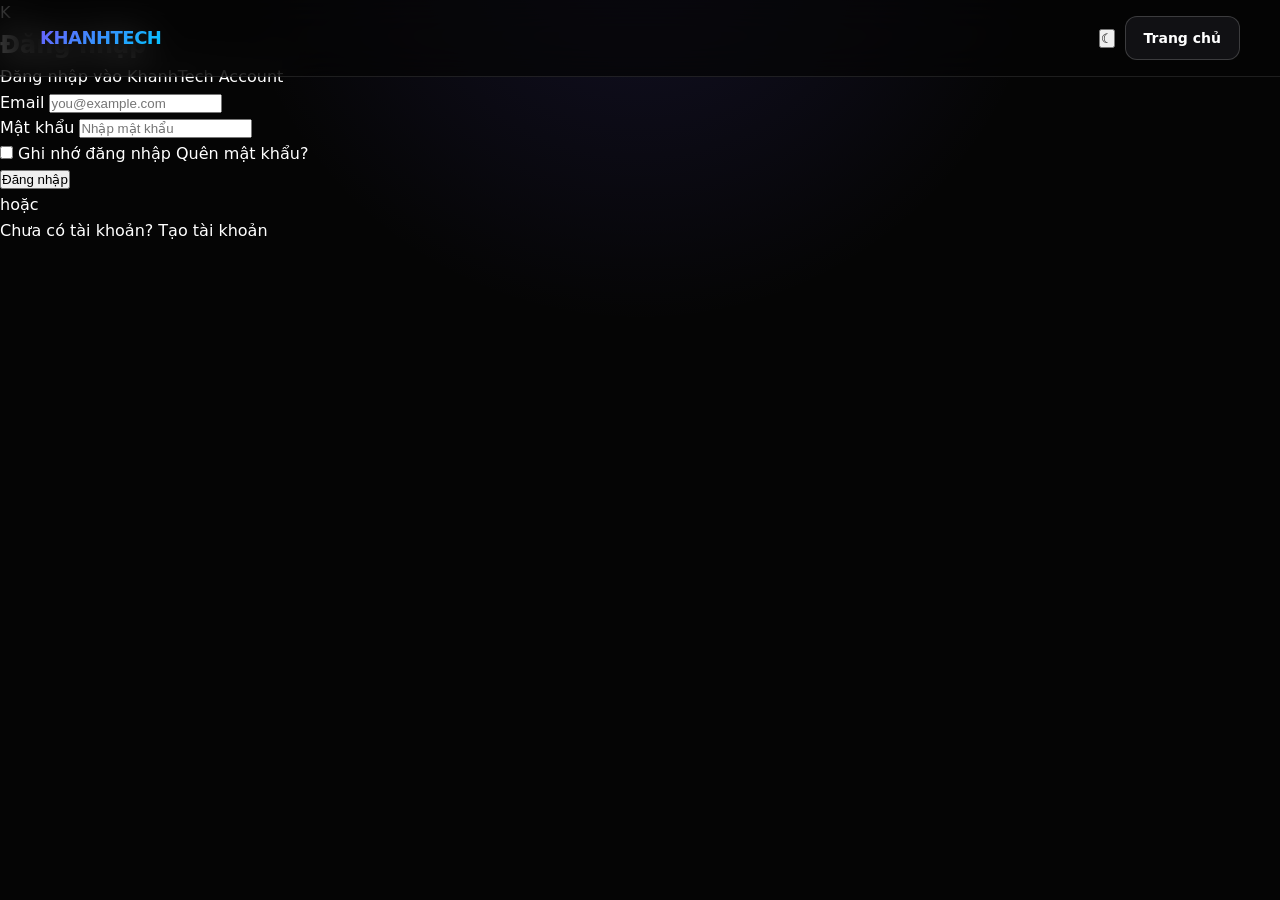
==== account/login.html @ 9a0e338b "Create login.html" ====
<!DOCTYPE html>
<html lang="vi">
<head>
    <meta charset="UTF-8">
    <meta name="viewport" content="width=device-width, initial-scale=1.0">

    <title>Đăng nhập | KhanhTech</title>

    <link rel="stylesheet" href="../style.css">
    <link rel="stylesheet" href="account.css">
</head>

<body>

    <header class="navbar">
        <div class="nav-container">

            <a href="../index.html" class="logo">
                KHANHTECH
            </a>

            <div class="nav-actions">
                <a href="../index.html" class="btn btn-secondary">
                    Trang chủ
                </a>
            </div>

        </div>
    </header>


    <main class="account-page">

        <section class="account-card">

            <div class="account-logo">
                K
            </div>

            <h1>
                Đăng nhập
            </h1>

            <p class="account-subtitle">
                Đăng nhập vào KhanhTech Account
            </p>


            <form id="loginForm">

                <div class="form-group">

                    <label for="email">
                        Email
                    </label>

                    <input
                        id="email"
                        type="email"
                        placeholder="you@example.com"
                        required
                        autocomplete="email"
                    >

                </div>


                <div class="form-group">

                    <label for="password">
                        Mật khẩu
                    </label>

                    <input
                        id="password"
                        type="password"
                        placeholder="Nhập mật khẩu"
                        required
                        autocomplete="current-password"
                    >

                </div>


                <div class="form-options">

                    <label class="remember">

                        <input
                            type="checkbox"
                            id="remember"
                        >

                        <span>
                            Ghi nhớ đăng nhập
                        </span>

                    </label>

                    <a href="#">
                        Quên mật khẩu?
                    </a>

                </div>


                <button
                    type="submit"
                    class="account-submit"
                >
                    Đăng nhập
                </button>

            </form>


            <div
                id="loginMessage"
                class="account-message"
            ></div>


            <div class="account-divider">
                <span>hoặc</span>
            </div>


            <div class="account-register">

                Chưa có tài khoản?

                <a href="register.html">
                    Tạo tài khoản
                </a>

            </div>

        </section>

    </main>


    <script src="../script.js"></script>
    <script src="account.js"></script>

</body>
</html>
---- style.css ----
/* =========================================================
   KHANHTECH
   Modern Dark / Light UI
   ========================================================= */

:root {
    --bg: #050505;
    --bg-secondary: #0b0b0d;
    --surface: #111114;
    --surface-hover: #18181c;

    --text: #ffffff;
    --text-secondary: #a1a1aa;
    --text-muted: #71717a;

    --border: rgba(255, 255, 255, 0.10);
    --border-strong: rgba(255, 255, 255, 0.18);

    --accent: #6d5dfc;
    --accent-2: #00c6ff;

    --gradient:
        linear-gradient(
            135deg,
            #6d5dfc 0%,
            #00c6ff 100%
        );

    --shadow:
        0 20px 60px rgba(0, 0, 0, 0.35);

    --radius-sm: 10px;
    --radius-md: 16px;
    --radius-lg: 24px;

    --container: 1200px;

    --transition:
        0.25s ease;
}


/* =========================================================
   LIGHT MODE
   ========================================================= */

body.light {
    --bg: #f7f7f8;
    --bg-secondary: #ffffff;
    --surface: #ffffff;
    --surface-hover: #f1f1f3;

    --text: #111113;
    --text-secondary: #52525b;
    --text-muted: #71717a;

    --border: rgba(0, 0, 0, 0.08);
    --border-strong: rgba(0, 0, 0, 0.15);

    --shadow:
        0 20px 60px rgba(0, 0, 0, 0.10);
}


/* =========================================================
   RESET
   ========================================================= */

* {
    margin: 0;
    padding: 0;
    box-sizing: border-box;
}

html {
    scroll-behavior: smooth;
}

body {
    font-family:
        Inter,
        ui-sans-serif,
        system-ui,
        -apple-system,
        BlinkMacSystemFont,
        "Segoe UI",
        sans-serif;

    background:
        radial-gradient(
            circle at 50% -10%,
            rgba(109, 93, 252, 0.14),
            transparent 35%
        ),
        var(--bg);

    color: var(--text);

    line-height: 1.6;

    min-height: 100vh;

    transition:
        background var(--transition),
        color var(--transition);
}

a {
    color: inherit;
    text-decoration: none;
}

button,
a {
    -webkit-tap-highlight-color: transparent;
}

img {
    max-width: 100%;
    display: block;
}

::selection {
    background: var(--accent);
    color: white;
}


/* =========================================================
   SCROLLBAR
   ========================================================= */

::-webkit-scrollbar {
    width: 9px;
}

::-webkit-scrollbar-track {
    background: var(--bg);
}

::-webkit-scrollbar-thumb {
    background: #303038;
    border-radius: 999px;
}

::-webkit-scrollbar-thumb:hover {
    background: var(--accent);
}


/* =========================================================
   CONTAINER
   ========================================================= */

.nav-container,
.section,
.footer-container,
.footer-bottom {
    width: min(
        calc(100% - 40px),
        var(--container)
    );

    margin-inline: auto;
}


/* =========================================================
   NAVBAR
   ========================================================= */

.navbar {
    position: fixed;

    top: 0;
    left: 0;

    width: 100%;

    z-index: 1000;

    background:
        rgba(5, 5, 5, 0.70);

    backdrop-filter:
        blur(18px);

    -webkit-backdrop-filter:
        blur(18px);

    border-bottom:
        1px solid var(--border);
}

body.light .navbar {
    background:
        rgba(255, 255, 255, 0.78);
}

.nav-container {
    height: 76px;

    display: flex;

    align-items: center;

    justify-content: space-between;

    gap: 30px;
}

.logo {
    font-size: 18px;

    font-weight: 800;

    letter-spacing: -0.5px;

    background:
        var(--gradient);

    -webkit-background-clip: text;
    background-clip: text;

    color: transparent;
}

.nav-menu {
    display: flex;

    align-items: center;

    gap: 28px;

    margin-left: auto;
}

.nav-menu a {
    font-size: 14px;

    color: var(--text-secondary);

    transition:
        color var(--transition);
}

.nav-menu a:hover {
    color: var(--text);
}

.nav-actions {
    display: flex;

    align-items: center;

    gap: 10px;
}


/* =========================================================
   BUTTONS
   ========================================================= */

.btn {
    display: inline-flex;

    align-items: center;
    justify-content: center;

    min-height: 44px;

    padding:
        0 18px;

    border-radius:
        12px;

    font-size: 14px;

    font-weight: 600;

    border:
        1px solid transparent;

    cursor: pointer;

    transition:
        transform var(--transition),
        background var(--transition),
        border var(--transition),
        box-shadow var(--transition);
}

.btn:hover {
    transform:
        translateY(-2px);
}

.btn-primary {
    color: white;

    background:
        var(--gradient);

    box-shadow:
        0 10px 30px
        rgba(109, 93, 252, 0.20);
}

.btn-primary:hover {
    box-shadow:
        0 15px 40px
        rgba(109, 93, 252, 0.35);
}

.btn-secondary {
    background:
        var(--surface);

    border:
        1px solid var(--border-strong);

    color:
        var(--text);
}

.btn-secondary:hover {
    background:
        var(--surface-hover);

    border-color:
        rgba(109, 93, 252, 0.4);
}


/* =========================================================
   HERO
   ========================================================= */

.hero {
    width: min(
        calc(100% - 40px),
        var(--container)
    );

    margin:
        0 auto;

    min-height:
        850px;

    padding-top:
        150px;

    padding-bottom:
        100px;

    display:
        grid;

    grid-template-columns:
        1fr 1fr;

    align-items:
        center;

    gap:
        70px;
}

.hero-content {
    animation:
        heroEnter 0.8s ease both;
}

.hero-badge {
    display:
        inline-flex;

    padding:
        7px 12px;

    border-radius:
        999px;

    font-size:
        11px;

    font-weight:
        700;

    letter-spacing:
        1.5px;

    color:
        #ffffff;

    background:
        rgba(109, 93, 252, 0.12);

    border:
        1px solid
        rgba(109, 93, 252, 0.25);

    margin-bottom:
        22px;
}

.hero h1 {
    font-size:
        clamp(52px, 7vw, 92px);

    line-height:
        0.98;

    letter-spacing:
        -5px;

    max-width:
        800px;
}

.hero h1 span {
    display:
        block;

    background:
        var(--gradient);

    -webkit-background-clip:
        text;

    background-clip:
        text;

    color:
        transparent;
}

.hero p {
    margin-top:
        28px;

    max-width:
        570px;

    color:
        var(--text-secondary);

    font-size:
        18px;
}

.hero-buttons {
    display:
        flex;

    gap:
        12px;

    margin-top:
        34px;

    flex-wrap:
        wrap;
}


/* =========================================================
   HERO PREVIEW
   ========================================================= */

.hero-preview {
    position:
        relative;

    animation:
        previewEnter 1s ease 0.15s both;
}

.os-window {
    position:
        relative;

    width:
        100%;

    min-height:
        430px;

    border-radius:
        22px;

    overflow:
        hidden;

    background:
        linear-gradient(
            145deg,
            #17171c,
            #08080a
        );

    border:
        1px solid
        rgba(255,255,255,0.13);

    box-shadow:
        0 40px 100px
        rgba(0,0,0,0.45);

    transform:
        perspective(1200px)
        rotateY(-4deg)
        rotateX(2deg);

    transition:
        transform 0.5s ease;
}

.os-window:hover {
    transform:
        perspective(1200px)
        rotateY(0)
        rotateX(0)
        translateY(-6px);
}

.window-top {
    height:
        42px;

    display:
        flex;

    align-items:
        center;

    gap:
        7px;

    padding:
        0 16px;

    border-bottom:
        1px solid
        rgba(255,255,255,0.08);
}

.window-top span {
    width:
        10px;

    height:
        10px;

    border-radius:
        50%;

    background:
        #555;
}

.window-content {
    display:
        flex;

    height:
        388px;
}

.fake-sidebar {
    width:
        80px;

    background:
        rgba(255,255,255,0.03);

    border-right:
        1px solid
        rgba(255,255,255,0.06);
}

.fake-desktop {
    flex:
        1;

    padding:
        30px;

    display:
        grid;

    grid-template-columns:
        repeat(2, 1fr);

    gap:
        20px;

    align-content:
        center;
}

.fake-card {
    height:
        120px;

    border-radius:
        16px;

    background:
        linear-gradient(
            135deg,
            rgba(109,93,252,0.22),
            rgba(0,198,255,0.08)
        );

    border:
        1px solid
        rgba(255,255,255,0.08);
}


/* =========================================================
   SECTION
   ========================================================= */

.section {
    padding:
        120px 0;
}

.section-header {
    max-width:
        720px;

    margin-bottom:
        55px;
}

.section-label {
    display:
        block;

    color:
        #8b7fff;

    font-size:
        12px;

    font-weight:
        800;

    letter-spacing:
        2px;

    margin-bottom:
        14px;
}

.section-header h2 {
    font-size:
        clamp(36px, 5vw, 60px);

    line-height:
        1.05;

    letter-spacing:
        -3px;
}

.section-header h2 span {
    background:
        var(--gradient);

    -webkit-background-clip:
        text;

    background-clip:
        text;

    color:
        transparent;
}

.section-header p {
    color:
        var(--text-secondary);

    margin-top:
        18px;

    font-size:
        17px;
}


/* =========================================================
   PRODUCTS
   ========================================================= */

.product-grid {
    display:
        grid;

    grid-template-columns:
        repeat(4, 1fr);

    gap:
        18px;
}

.product-card {
    padding:
        28px;

    min-height:
        280px;

    background:
        linear-gradient(
            145deg,
            var(--surface),
            var(--bg-secondary)
        );

    border:
        1px solid
        var(--border);

    border-radius:
        var(--radius-lg);

    transition:
        transform 0.3s ease,
        border-color 0.3s ease,
        background 0.3s ease;

    position:
        relative;

    overflow:
        hidden;
}

.product-card::before {
    content:
        "";

    position:
        absolute;

    width:
        180px;

    height:
        180px;

    top:
        -100px;

    right:
        -100px;

    background:
        rgba(109,93,252,0.15);

    filter:
        blur(50px);

    border-radius:
        50%;
}

.product-card:hover {
    transform:
        translateY(-7px);

    border-color:
        rgba(109,93,252,0.45);

    background:
        var(--surface-hover);
}

.product-icon {
    width:
        46px;

    height:
        46px;

    display:
        flex;

    align-items:
        center;

    justify-content:
        center;

    border-radius:
        13px;

    background:
        var(--gradient);

    color:
        white;

    font-weight:
        800;

    font-size:
        13px;

    margin-bottom:
        28px;
}

.product-card h3 {
    font-size:
        22px;

    margin-bottom:
        10px;
}

.product-card p {
    color:
        var(--text-secondary);

    font-size:
        14px;

    margin-bottom:
        25px;
}

.product-card a {
    font-size:
        14px;

    font-weight:
        600;

    color:
        #9b91ff;
}


/* =========================================================
   KHANHOS
   ========================================================= */

.khanhos-section {
    max-width:
        var(--container);
}

.khanhos-preview {
    padding:
        20px;

    border-radius:
        28px;

    background:
        linear-gradient(
            145deg,
            rgba(109,93,252,0.15),
            rgba(0,198,255,0.05)
        );

    border:
        1px solid
        var(--border);
}

.os-placeholder {
    min-height:
        500px;

    border-radius:
        20px;

    display:
        flex;

    flex-direction:
        column;

    justify-content:
        center;

    align-items:
        center;

    background:
        linear-gradient(
            145deg,
            #17171d,
            #070709
        );

    border:
        1px solid
        rgba(255,255,255,0.08);

    box-shadow:
        var(--shadow);
}

.placeholder-title {
    font-size:
        clamp(50px, 8vw, 100px);

    font-weight:
        900;

    letter-spacing:
        -6px;

    background:
        var(--gradient);

    -webkit-background-clip:
        text;

    background-clip:
        text;

    color:
        transparent;
}

.placeholder-text {
    color:
        #777;

    margin-top:
        8px;
}

.center-button {
    display:
        flex;

    justify-content:
        center;

    margin-top:
        35px;
}


/* =========================================================
   FEATURES
   ========================================================= */

.features-grid {
    display:
        grid;

    grid-template-columns:
        repeat(4, 1fr);

    gap:
        18px;
}

.feature {
    padding:
        30px;

    border-top:
        1px solid
        var(--border);
}

.feature-icon {
    font-size:
        30px;

    margin-bottom:
        22px;
}

.feature h3 {
    font-size:
        19px;

    margin-bottom:
        9px;
}

.feature p {
    color:
        var(--text-secondary);

    font-size:
        14px;
}


/* =========================================================
   ROADMAP
   ========================================================= */

.roadmap {
    position:
        relative;

    display:
        grid;

    grid-template-columns:
        repeat(4, 1fr);

    gap:
        25px;
}

.roadmap::before {
    content:
        "";

    position:
        absolute;

    left:
        0;

    right:
        0;

    top:
        17px;

    height:
        1px;

    background:
        var(--border);

    z-index:
        0;
}

.roadmap-item {
    position:
        relative;

    z-index:
        1;

    padding-top:
        45px;
}

.roadmap-item::before {
    content:
        "";

    position:
        absolute;

    top:
        10px;

    left:
        0;

    width:
        15px;

    height:
        15px;

    border-radius:
        50%;

    background:
        var(--bg);

    border:
        2px solid
        #555;
}

.roadmap-item.active::before {
    background:
        var(--accent);

    border-color:
        var(--accent);

    box-shadow:
        0 0 20px
        rgba(109,93,252,0.6);
}

.roadmap-year {
    font-size:
        12px;

    color:
        #8b7fff;

    font-weight:
        800;
}

.roadmap-item h3 {
    margin-top:
        8px;

    font-size:
        18px;
}

.roadmap-item p {
    margin-top:
        8px;

    color:
        var(--text-secondary);

    font-size:
        14px;
}


/* =========================================================
   DEVELOPER SECTION
   ========================================================= */

.developer-section {
    border:
        1px solid
        var(--border);

    border-radius:
        var(--radius-lg);

    padding:
        80px;

    background:
        radial-gradient(
            circle at 80% 20%,
            rgba(109,93,252,0.18),
            transparent 35%
        ),
        var(--surface);
}

.developer-content {
    max-width:
        650px;
}

.developer-content h2 {
    font-size:
        clamp(36px, 5vw, 60px);

    line-height:
        1;

    letter-spacing:
        -3px;
}

.developer-content p {
    color:
        var(--text-secondary);

    margin:
        20px 0 30px;
}


/* =========================================================
   SUPPORT
   ========================================================= */

.support-section {
    text-align:
        center;
}

.support-section .section-header {
    margin-inline:
        auto;
}


/* =========================================================
   CTA
   ========================================================= */

.cta {
    width:
        min(
            calc(100% - 40px),
            var(--container)
        );

    margin:
        50px auto 120px;

    padding:
        100px 30px;

    text-align:
        center;

    border-radius:
        30px;

    background:
        radial-gradient(
            circle at 50% 0%,
            rgba(109,93,252,0.30),
            transparent 55%
        ),
        var(--surface);

    border:
        1px solid
        var(--border);
}

.cta h2 {
    font-size:
        clamp(40px, 6vw, 70px);

    letter-spacing:
        -4px;
}

.cta p {
    color:
        var(--text-secondary);

    margin:
        15px 0 30px;
}


/* =========================================================
   FOOTER
   ========================================================= */

.footer {
    border-top:
        1px solid
        var(--border);

    background:
        var(--bg-secondary);

    padding-top:
        70px;
}

.footer-container {
    display:
        grid;

    grid-template-columns:
        2fr 1fr 1fr 1fr;

    gap:
        50px;

    padding-bottom:
        60px;
}

.footer-brand p {
    color:
        var(--text-muted);

    font-size:
        13px;

    margin-top:
        10px;
}

.footer-column {
    display:
        flex;

    flex-direction:
        column;

    gap:
        10px;
}

.footer-column h4 {
    font-size:
        13px;

    margin-bottom:
        8px;
}

.footer-column a {
    color:
        var(--text-muted);

    font-size:
        13px;

    transition:
        color var(--transition);
}

.footer-column a:hover {
    color:
        var(--text);
}

.footer-bottom {
    padding:
        20px 0;

    border-top:
        1px solid
        var(--border);

    display:
        flex;

    justify-content:
        space-between;

    gap:
        20px;

    color:
        var(--text-muted);

    font-size:
        12px;
}

.footer-bottom div {
    display:
        flex;

    gap:
        20px;
}


/* =========================================================
   ANIMATIONS
   ========================================================= */

@keyframes heroEnter {

    from {
        opacity:
            0;

        transform:
            translateY(25px);
    }

    to {
        opacity:
            1;

        transform:
            translateY(0);
    }
}

@keyframes previewEnter {

    from {
        opacity:
            0;

        transform:
            translateY(35px)
            scale(0.97);
    }

    to {
        opacity:
            1;

        transform:
            translateY(0)
            scale(1);
    }
}


/* =========================================================
   RESPONSIVE
   ========================================================= */

@media (max-width: 1000px) {

    .nav-menu {
        display:
            none;
    }

    .hero {
        grid-template-columns:
            1fr;

        padding-top:
            130px;

        text-align:
            center;
    }

    .hero-content {
        display:
            flex;

        flex-direction:
            column;

        align-items:
            center;
    }

    .hero p {
        margin-inline:
            auto;
    }

    .hero-preview {
        max-width:
            800px;

        width:
            100%;

        margin-inline:
            auto;
    }

    .product-grid {
        grid-template-columns:
            repeat(2, 1fr);
    }

    .features-grid {
        grid-template-columns:
            repeat(2, 1fr);
    }

    .roadmap {
        grid-template-columns:
            repeat(2, 1fr);

        gap:
            45px;
    }

    .roadmap::before {
        display:
            none;
    }

    .footer-container {
        grid-template-columns:
            repeat(2, 1fr);
    }
}


/* =========================================================
   MOBILE
   ========================================================= */

@media (max-width: 600px) {

    .nav-container {
        width:
            calc(100% - 24px);
    }

    .nav-actions .btn-secondary {
        display:
            none;
    }

    .hero {
        width:
            calc(100% - 24px);

        min-height:
            auto;

        padding-top:
            120px;

        padding-bottom:
            70px;
    }

    .hero h1 {
        font-size:
            48px;

        letter-spacing:
            -3px;
    }

    .hero p {
        font-size:
            16px;
    }

    .hero-buttons {
        width:
            100%;

        flex-direction:
            column;
    }

    .hero-buttons .btn {
        width:
            100%;
    }

    .os-window {
        min-height:
            300px;

        transform:
            none;
    }

    .window-content {
        height:
            260px;
    }

    .section {
        width:
            calc(100% - 24px);

        padding:
            80px 0;
    }

    .section-header h2 {
        font-size:
            40px;

        letter-spacing:
            -2px;
    }

    .product-grid {
        grid-template-columns:
            1fr;
    }

    .features-grid {
        grid-template-columns:
            1fr;
    }

    .roadmap {
        grid-template-columns:
            1fr;
    }

    .developer-section {
        padding:
            50px 25px;
    }

    .placeholder-title {
        font-size:
            55px;

        letter-spacing:
            -3px;
    }

    .os-placeholder {
        min-height:
            300px;
    }

    .cta {
        width:
            calc(100% - 24px);

        padding:
            70px 20px;

        margin-bottom:
            70px;
    }

    .cta h2 {
        font-size:
            42px;

        letter-spacing:
            -2px;
    }

    .footer-container {
        width:
            calc(100% - 24px);

        grid-template-columns:
            1fr 1fr;

        gap:
            40px 20px;
    }

    .footer-bottom {
        width:
            calc(100% - 24px);

        flex-direction:
            column;
    }
}


/* =========================================================
   REDUCED MOTION
   ========================================================= */

@media (prefers-reduced-motion: reduce) {

    html {
        scroll-behavior:
            auto;
    }

    *,
    *::before,
    *::after {
        animation-duration:
            0.01ms !important;

        animation-iteration-count:
            1 !important;

        transition-duration:
            0.01ms !important;
    }
}
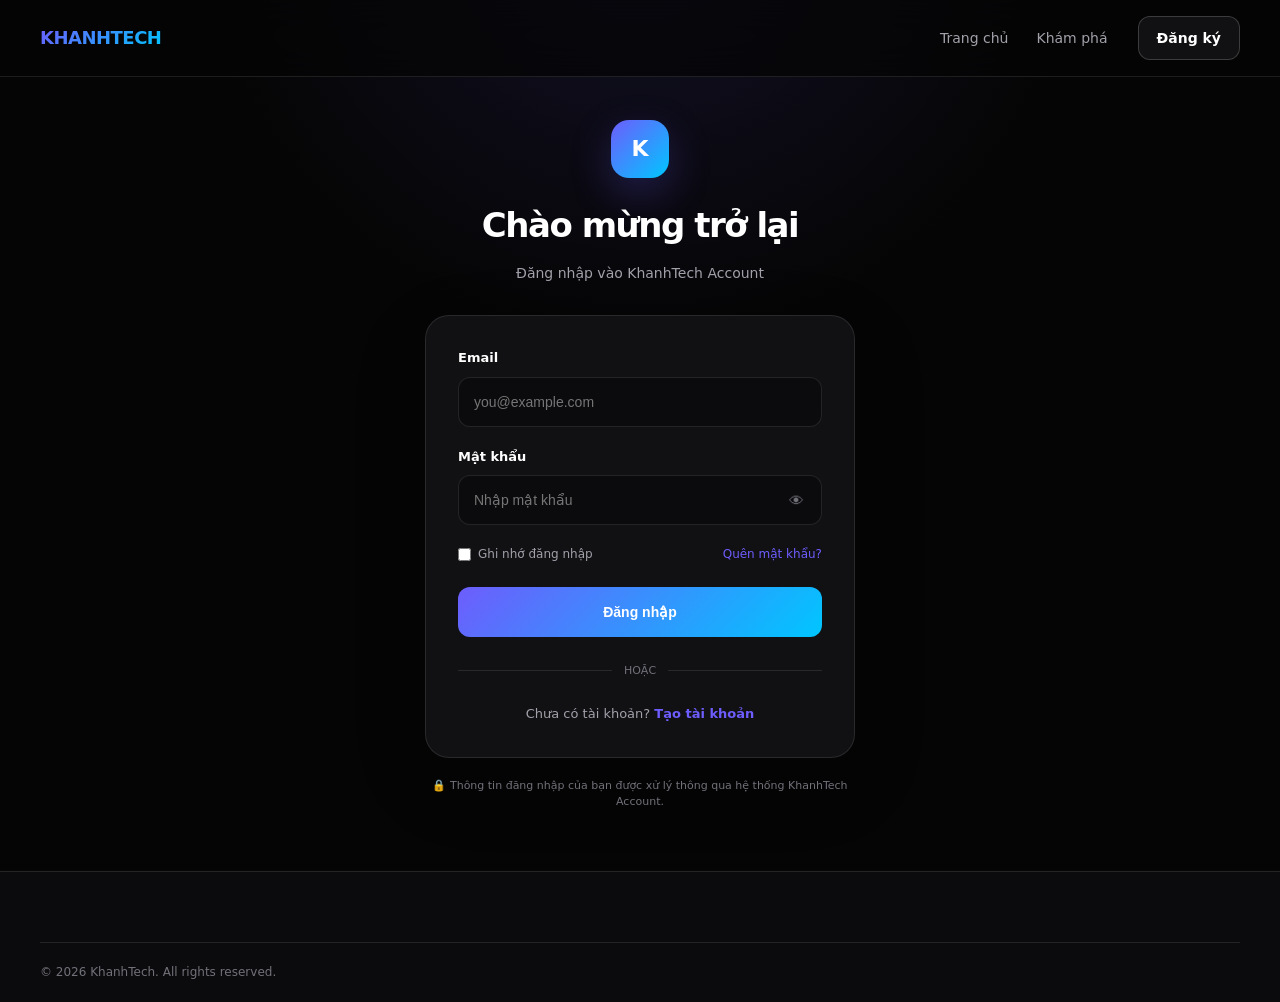
==== commit e52385e8: "Update login.html" ====
--- a/account/login.html
+++ b/account/login.html
@@ -6,142 +6,641 @@
 
     <title>Đăng nhập | KhanhTech</title>
 
+    <meta
+        name="description"
+        content="Đăng nhập KhanhTech Account"
+    >
+
     <link rel="stylesheet" href="../style.css">
-    <link rel="stylesheet" href="account.css">
+
+    <style>
+        * {
+            box-sizing: border-box;
+        }
+
+        body {
+            min-height: 100vh;
+            margin: 0;
+            display: flex;
+            flex-direction: column;
+        }
+
+        .login-page {
+            flex: 1;
+            display: flex;
+            align-items: center;
+            justify-content: center;
+            padding: 120px 20px 60px;
+        }
+
+        .login-container {
+            width: 100%;
+            max-width: 430px;
+        }
+
+        .login-header {
+            text-align: center;
+            margin-bottom: 30px;
+        }
+
+        .login-logo {
+            width: 58px;
+            height: 58px;
+            margin: 0 auto 20px;
+
+            display: flex;
+            align-items: center;
+            justify-content: center;
+
+            border-radius: 18px;
+
+            background: var(--gradient);
+            color: white;
+
+            font-size: 22px;
+            font-weight: 900;
+
+            box-shadow:
+                0 15px 40px
+                rgba(109, 93, 252, 0.25);
+        }
+
+        .login-header h1 {
+            margin: 0 0 10px;
+            font-size: 34px;
+            letter-spacing: -1.5px;
+        }
+
+        .login-header p {
+            margin: 0;
+            color: var(--text-secondary);
+            font-size: 14px;
+        }
+
+        .login-card {
+            padding: 32px;
+
+            border:
+                1px solid
+                var(--border);
+
+            border-radius: 24px;
+
+            background:
+                var(--surface);
+
+            box-shadow:
+                0 25px 80px
+                rgba(0, 0, 0, 0.12);
+        }
+
+        .form-group {
+            margin-bottom: 20px;
+        }
+
+        .form-group label {
+            display: block;
+            margin-bottom: 8px;
+
+            color: var(--text);
+
+            font-size: 13px;
+            font-weight: 700;
+        }
+
+        .input-wrapper {
+            position: relative;
+        }
+
+        .form-input {
+            width: 100%;
+            height: 50px;
+
+            padding: 0 15px;
+
+            border:
+                1px solid
+                var(--border);
+
+            border-radius: 12px;
+
+            outline: none;
+
+            background:
+                var(--bg-secondary);
+
+            color:
+                var(--text);
+
+            font-size: 14px;
+
+            transition: 0.2s ease;
+        }
+
+        .form-input:focus {
+            border-color:
+                var(--accent);
+
+            box-shadow:
+                0 0 0 4px
+                rgba(109, 93, 252, 0.10);
+        }
+
+        .password-input {
+            padding-right: 55px;
+        }
+
+        .password-toggle {
+            position: absolute;
+
+            right: 10px;
+            top: 50%;
+
+            transform:
+                translateY(-50%);
+
+            border: none;
+            background: transparent;
+
+            color:
+                var(--text-muted);
+
+            cursor: pointer;
+
+            padding: 8px;
+
+            font-size: 15px;
+        }
+
+        .password-toggle:hover {
+            color:
+                var(--text);
+        }
+
+        .form-options {
+            display: flex;
+            align-items: center;
+            justify-content: space-between;
+
+            margin: 5px 0 22px;
+
+            font-size: 12px;
+        }
+
+        .remember {
+            display: flex;
+            align-items: center;
+            gap: 7px;
+
+            color:
+                var(--text-secondary);
+
+            cursor: pointer;
+        }
+
+        .remember input {
+            accent-color:
+                var(--accent);
+        }
+
+        .forgot {
+            color:
+                var(--accent);
+
+            text-decoration: none;
+        }
+
+        .forgot:hover {
+            text-decoration: underline;
+        }
+
+        .login-button {
+            width: 100%;
+            height: 50px;
+
+            border: none;
+            border-radius: 12px;
+
+            background:
+                var(--gradient);
+
+            color: white;
+
+            font-size: 14px;
+            font-weight: 800;
+
+            cursor: pointer;
+
+            transition:
+                transform 0.2s ease,
+                box-shadow 0.2s ease;
+        }
+
+        .login-button:hover {
+            transform:
+                translateY(-2px);
+
+            box-shadow:
+                0 12px 30px
+                rgba(109, 93, 252, 0.25);
+        }
+
+        .login-button:active {
+            transform:
+                translateY(0);
+        }
+
+        .login-message {
+            display: none;
+
+            margin-bottom: 18px;
+            padding: 12px 14px;
+
+            border-radius: 10px;
+
+            background:
+                rgba(109, 93, 252, 0.10);
+
+            color:
+                var(--text);
+
+            font-size: 13px;
+            line-height: 1.5;
+        }
+
+        .divider {
+            display: flex;
+            align-items: center;
+            gap: 12px;
+
+            margin: 25px 0;
+
+            color:
+                var(--text-muted);
+
+            font-size: 11px;
+        }
+
+        .divider::before,
+        .divider::after {
+            content: "";
+
+            flex: 1;
+
+            height: 1px;
+
+            background:
+                var(--border);
+        }
+
+        .register-text {
+            text-align: center;
+
+            color:
+                var(--text-secondary);
+
+            font-size: 13px;
+        }
+
+        .register-text a {
+            color:
+                var(--accent);
+
+            font-weight: 700;
+            text-decoration: none;
+        }
+
+        .register-text a:hover {
+            text-decoration: underline;
+        }
+
+        .security-note {
+            margin-top: 20px;
+
+            text-align: center;
+
+            color:
+                var(--text-muted);
+
+            font-size: 11px;
+            line-height: 1.5;
+        }
+
+        @media (max-width: 500px) {
+            .login-card {
+                padding: 24px 20px;
+            }
+
+            .login-header h1 {
+                font-size: 29px;
+            }
+        }
+    </style>
 </head>
 
 <body>
+
+    <!-- NAVBAR -->
 
     <header class="navbar">
         <div class="nav-container">
 
-            <a href="../index.html" class="logo">
+            <a
+                href="../index.html"
+                class="logo"
+            >
                 KHANHTECH
             </a>
 
-            <div class="nav-actions">
-                <a href="../index.html" class="btn btn-secondary">
+            <nav class="nav-menu">
+
+                <a href="../index.html">
                     Trang chủ
                 </a>
+
+                <a href="../khanhos.html">
+                    Khám phá
+                </a>
+
+            </nav>
+
+            <div class="nav-actions">
+                <a
+                    href="register.html"
+                    class="btn btn-secondary"
+                >
+                    Đăng ký
+                </a>
             </div>
 
         </div>
     </header>
 
 
-    <main class="account-page">
-
-        <section class="account-card">
-
-            <div class="account-logo">
-                K
+    <!-- LOGIN -->
+
+    <main class="login-page">
+
+        <div class="login-container">
+
+            <div class="login-header">
+
+                <div class="login-logo">
+                    K
+                </div>
+
+                <h1>
+                    Chào mừng trở lại
+                </h1>
+
+                <p>
+                    Đăng nhập vào KhanhTech Account
+                </p>
+
             </div>
 
-            <h1>
-                Đăng nhập
-            </h1>
-
-            <p class="account-subtitle">
-                Đăng nhập vào KhanhTech Account
-            </p>
-
-
-            <form id="loginForm">
-
-                <div class="form-group">
-
-                    <label for="email">
-                        Email
-                    </label>
-
-                    <input
-                        id="email"
-                        type="email"
-                        placeholder="you@example.com"
-                        required
-                        autocomplete="email"
+
+            <div class="login-card">
+
+                <div
+                    id="loginMessage"
+                    class="login-message"
+                ></div>
+
+
+                <form id="loginForm">
+
+                    <!-- EMAIL -->
+
+                    <div class="form-group">
+
+                        <label for="email">
+                            Email
+                        </label>
+
+                        <input
+                            id="email"
+                            class="form-input"
+                            type="email"
+                            placeholder="you@example.com"
+                            autocomplete="email"
+                            required
+                        >
+
+                    </div>
+
+
+                    <!-- PASSWORD -->
+
+                    <div class="form-group">
+
+                        <label for="password">
+                            Mật khẩu
+                        </label>
+
+                        <div class="input-wrapper">
+
+                            <input
+                                id="password"
+                                class="form-input password-input"
+                                type="password"
+                                placeholder="Nhập mật khẩu"
+                                autocomplete="current-password"
+                                required
+                            >
+
+                            <button
+                                type="button"
+                                class="password-toggle"
+                                id="togglePassword"
+                                aria-label="Hiện mật khẩu"
+                            >
+                                👁
+                            </button>
+
+                        </div>
+
+                    </div>
+
+
+                    <!-- OPTIONS -->
+
+                    <div class="form-options">
+
+                        <label class="remember">
+
+                            <input
+                                type="checkbox"
+                                id="remember"
+                            >
+
+                            Ghi nhớ đăng nhập
+
+                        </label>
+
+
+                        <a
+                            href="#"
+                            class="forgot"
+                            id="forgotPassword"
+                        >
+                            Quên mật khẩu?
+                        </a>
+
+                    </div>
+
+
+                    <!-- BUTTON -->
+
+                    <button
+                        type="submit"
+                        class="login-button"
                     >
-
+                        Đăng nhập
+                    </button>
+
+                </form>
+
+
+                <div class="divider">
+                    HOẶC
                 </div>
 
 
-                <div class="form-group">
-
-                    <label for="password">
-                        Mật khẩu
-                    </label>
-
-                    <input
-                        id="password"
-                        type="password"
-                        placeholder="Nhập mật khẩu"
-                        required
-                        autocomplete="current-password"
-                    >
+                <div class="register-text">
+
+                    Chưa có tài khoản?
+
+                    <a href="register.html">
+                        Tạo tài khoản
+                    </a>
 
                 </div>
 
-
-                <div class="form-options">
-
-                    <label class="remember">
-
-                        <input
-                            type="checkbox"
-                            id="remember"
-                        >
-
-                        <span>
-                            Ghi nhớ đăng nhập
-                        </span>
-
-                    </label>
-
-                    <a href="#">
-                        Quên mật khẩu?
-                    </a>
-
-                </div>
-
-
-                <button
-                    type="submit"
-                    class="account-submit"
-                >
-                    Đăng nhập
-                </button>
-
-            </form>
-
-
-            <div
-                id="loginMessage"
-                class="account-message"
-            ></div>
-
-
-            <div class="account-divider">
-                <span>hoặc</span>
             </div>
 
 
-            <div class="account-register">
-
-                Chưa có tài khoản?
-
-                <a href="register.html">
-                    Tạo tài khoản
-                </a>
-
+            <div class="security-note">
+                🔒 Thông tin đăng nhập của bạn được xử lý
+                thông qua hệ thống KhanhTech Account.
             </div>
 
-        </section>
+        </div>
 
     </main>
 
 
-    <script src="../script.js"></script>
-    <script src="account.js"></script>
+    <!-- FOOTER -->
+
+    <footer class="footer">
+
+        <div class="footer-bottom">
+
+            <span>
+                © 2026 KhanhTech.
+                All rights reserved.
+            </span>
+
+        </div>
+
+    </footer>
+
+
+    <script>
+
+        const password =
+            document.getElementById("password");
+
+        const togglePassword =
+            document.getElementById("togglePassword");
+
+
+        /* HIỆN / ẨN MẬT KHẨU */
+
+        togglePassword.addEventListener(
+            "click",
+            () => {
+
+                const isPassword =
+                    password.type === "password";
+
+                password.type =
+                    isPassword
+                        ? "text"
+                        : "password";
+
+                togglePassword.textContent =
+                    isPassword
+                        ? "🙈"
+                        : "👁";
+
+                togglePassword.setAttribute(
+                    "aria-label",
+                    isPassword
+                        ? "Ẩn mật khẩu"
+                        : "Hiện mật khẩu"
+                );
+
+            }
+        );
+
+
+        /* FORM */
+
+        const loginForm =
+            document.getElementById("loginForm");
+
+        const loginMessage =
+            document.getElementById("loginMessage");
+
+
+        loginForm.addEventListener(
+            "submit",
+            (event) => {
+
+                event.preventDefault();
+
+                const email =
+                    document
+                        .getElementById("email")
+                        .value
+                        .trim();
+
+                if (!email) {
+                    return;
+                }
+
+
+                loginMessage.style.display =
+                    "block";
+
+                loginMessage.textContent =
+                    "Giao diện đăng nhập đã hoạt động. Cần kết nối API KhanhTech Account để xác thực tài khoản thật.";
+
+            }
+        );
+
+
+        /* QUÊN MẬT KHẨU */
+
+        document
+            .getElementById("forgotPassword")
+            .addEventListener(
+                "click",
+                (event) => {
+
+                    event.preventDefault();
+
+                    loginMessage.style.display =
+                        "block";
+
+                    loginMessage.textContent =
+                        "Tính năng khôi phục mật khẩu sẽ được kết nối với hệ thống KhanhTech Account.";
+
+                }
+            );
+
+    </script>
 
 </body>
 </html>
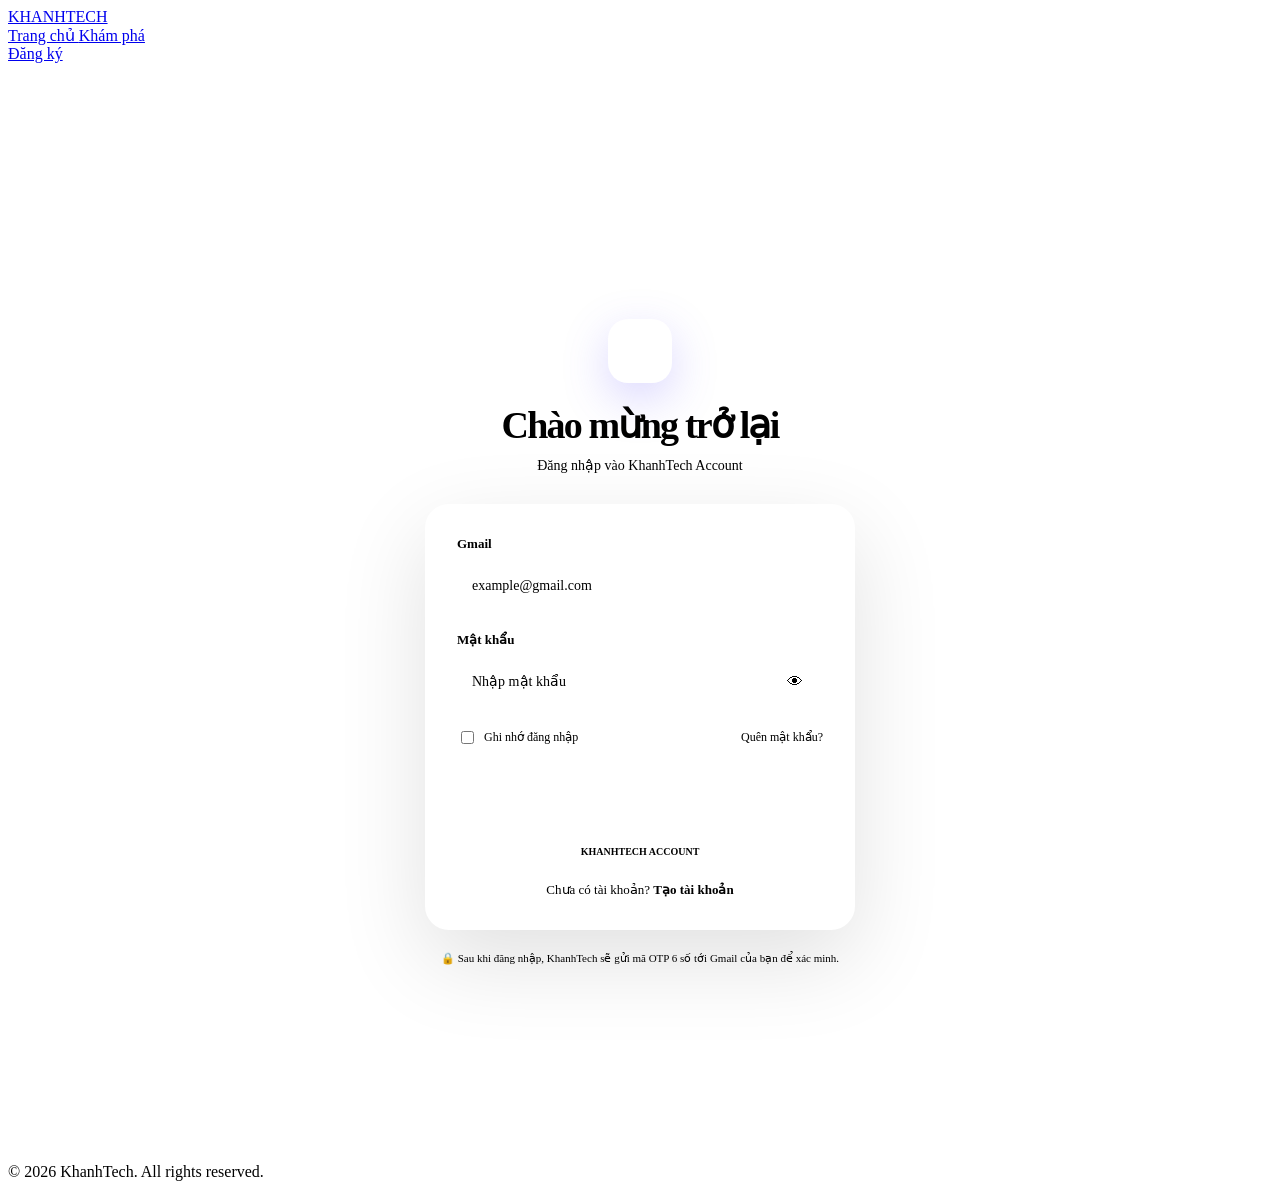
==== commit 8d551b9b: "Update login.html" ====
--- a/account/login.html
+++ b/account/login.html
@@ -2,7 +2,10 @@
 <html lang="vi">
 <head>
     <meta charset="UTF-8">
-    <meta name="viewport" content="width=device-width, initial-scale=1.0">
+    <meta
+        name="viewport"
+        content="width=device-width, initial-scale=1.0"
+    >
 
     <title>Đăng nhập | KhanhTech</title>
 
@@ -11,120 +14,169 @@
         content="Đăng nhập KhanhTech Account"
     >
 
-    <link rel="stylesheet" href="../style.css">
+    <link rel="stylesheet" href="style.css">
 
     <style>
-        * {
-            box-sizing: border-box;
-        }
-
-        body {
+        /* ========================================
+           LOGIN PAGE
+        ======================================== */
+
+        .login-page {
             min-height: 100vh;
-            margin: 0;
-            display: flex;
-            flex-direction: column;
-        }
-
-        .login-page {
-            flex: 1;
+
             display: flex;
             align-items: center;
             justify-content: center;
-            padding: 120px 20px 60px;
-        }
+
+            padding:
+                130px 20px 70px;
+        }
+
 
         .login-container {
             width: 100%;
             max-width: 430px;
         }
 
+
+        /* ========================================
+           HEADER
+        ======================================== */
+
         .login-header {
             text-align: center;
+
             margin-bottom: 30px;
         }
 
+
         .login-logo {
-            width: 58px;
-            height: 58px;
-            margin: 0 auto 20px;
+            width: 64px;
+            height: 64px;
+
+            margin:
+                0 auto 20px;
 
             display: flex;
             align-items: center;
             justify-content: center;
 
-            border-radius: 18px;
-
-            background: var(--gradient);
+            border-radius: 20px;
+
+            background:
+                var(--gradient);
+
             color: white;
 
-            font-size: 22px;
+            font-size: 24px;
             font-weight: 900;
 
             box-shadow:
-                0 15px 40px
-                rgba(109, 93, 252, 0.25);
-        }
+                0 15px 45px
+                rgba(109, 93, 252, .25);
+        }
+
 
         .login-header h1 {
-            margin: 0 0 10px;
-            font-size: 34px;
-            letter-spacing: -1.5px;
-        }
+            margin:
+                0 0 10px;
+
+            font-size:
+                clamp(30px, 5vw, 38px);
+
+            letter-spacing:
+                -1.8px;
+        }
+
 
         .login-header p {
             margin: 0;
-            color: var(--text-secondary);
-            font-size: 14px;
-        }
+
+            color:
+                var(--text-secondary);
+
+            font-size:
+                14px;
+        }
+
+
+        /* ========================================
+           CARD
+        ======================================== */
 
         .login-card {
-            padding: 32px;
+            padding:
+                32px;
 
             border:
                 1px solid
                 var(--border);
 
-            border-radius: 24px;
+            border-radius:
+                24px;
 
             background:
                 var(--surface);
 
             box-shadow:
-                0 25px 80px
-                rgba(0, 0, 0, 0.12);
-        }
+                0 30px 90px
+                rgba(0, 0, 0, .12);
+        }
+
+
+        /* ========================================
+           FORM
+        ======================================== */
 
         .form-group {
-            margin-bottom: 20px;
-        }
+            margin-bottom:
+                20px;
+        }
+
 
         .form-group label {
-            display: block;
-            margin-bottom: 8px;
-
-            color: var(--text);
-
-            font-size: 13px;
-            font-weight: 700;
-        }
+            display:
+                block;
+
+            margin-bottom:
+                8px;
+
+            color:
+                var(--text);
+
+            font-size:
+                13px;
+
+            font-weight:
+                700;
+        }
+
 
         .input-wrapper {
-            position: relative;
-        }
+            position:
+                relative;
+        }
+
 
         .form-input {
-            width: 100%;
-            height: 50px;
-
-            padding: 0 15px;
+            width:
+                100%;
+
+            height:
+                52px;
+
+            padding:
+                0 15px;
 
             border:
                 1px solid
                 var(--border);
 
-            border-radius: 12px;
-
-            outline: none;
+            border-radius:
+                12px;
+
+            outline:
+                none;
 
             background:
                 var(--bg-secondary);
@@ -132,10 +184,22 @@
             color:
                 var(--text);
 
-            font-size: 14px;
-
-            transition: 0.2s ease;
-        }
+            font-family:
+                inherit;
+
+            font-size:
+                14px;
+
+            transition:
+                .2s ease;
+        }
+
+
+        .form-input::placeholder {
+            color:
+                var(--text-muted);
+        }
+
 
         .form-input:focus {
             border-color:
@@ -143,504 +207,856 @@
 
             box-shadow:
                 0 0 0 4px
-                rgba(109, 93, 252, 0.10);
-        }
+                rgba(109, 93, 252, .10);
+        }
+
 
         .password-input {
-            padding-right: 55px;
-        }
+            padding-right:
+                55px;
+        }
+
+
+        /* ========================================
+           PASSWORD BUTTON
+        ======================================== */
 
         .password-toggle {
-            position: absolute;
-
-            right: 10px;
-            top: 50%;
+            position:
+                absolute;
+
+            right:
+                8px;
+
+            top:
+                50%;
 
             transform:
                 translateY(-50%);
 
-            border: none;
-            background: transparent;
+            width:
+                40px;
+
+            height:
+                40px;
+
+            border:
+                none;
+
+            background:
+                transparent;
 
             color:
                 var(--text-muted);
 
-            cursor: pointer;
-
-            padding: 8px;
-
-            font-size: 15px;
-        }
+            cursor:
+                pointer;
+
+            border-radius:
+                10px;
+
+            font-size:
+                16px;
+        }
+
 
         .password-toggle:hover {
+            background:
+                var(--bg-secondary);
+
             color:
                 var(--text);
         }
 
+
+        /* ========================================
+           OPTIONS
+        ======================================== */
+
         .form-options {
-            display: flex;
-            align-items: center;
-            justify-content: space-between;
-
-            margin: 5px 0 22px;
-
-            font-size: 12px;
-        }
+            display:
+                flex;
+
+            align-items:
+                center;
+
+            justify-content:
+                space-between;
+
+            margin:
+                3px 0 22px;
+
+            font-size:
+                12px;
+        }
+
 
         .remember {
-            display: flex;
-            align-items: center;
-            gap: 7px;
+            display:
+                flex;
+
+            align-items:
+                center;
+
+            gap:
+                7px;
 
             color:
                 var(--text-secondary);
 
-            cursor: pointer;
-        }
+            cursor:
+                pointer;
+        }
+
 
         .remember input {
             accent-color:
                 var(--accent);
         }
 
+
         .forgot {
             color:
                 var(--accent);
 
-            text-decoration: none;
-        }
+            text-decoration:
+                none;
+        }
+
 
         .forgot:hover {
-            text-decoration: underline;
-        }
+            text-decoration:
+                underline;
+        }
+
+
+        /* ========================================
+           LOGIN BUTTON
+        ======================================== */
 
         .login-button {
-            width: 100%;
-            height: 50px;
-
-            border: none;
-            border-radius: 12px;
+            width:
+                100%;
+
+            height:
+                52px;
+
+            border:
+                none;
+
+            border-radius:
+                12px;
 
             background:
                 var(--gradient);
 
-            color: white;
-
-            font-size: 14px;
-            font-weight: 800;
-
-            cursor: pointer;
+            color:
+                white;
+
+            font-family:
+                inherit;
+
+            font-size:
+                14px;
+
+            font-weight:
+                800;
+
+            cursor:
+                pointer;
 
             transition:
-                transform 0.2s ease,
-                box-shadow 0.2s ease;
-        }
+                .2s ease;
+        }
+
 
         .login-button:hover {
             transform:
                 translateY(-2px);
 
             box-shadow:
-                0 12px 30px
-                rgba(109, 93, 252, 0.25);
-        }
+                0 14px 35px
+                rgba(109, 93, 252, .25);
+        }
+
 
         .login-button:active {
             transform:
                 translateY(0);
         }
 
+
+        /* ========================================
+           MESSAGE
+        ======================================== */
+
         .login-message {
-            display: none;
-
-            margin-bottom: 18px;
-            padding: 12px 14px;
-
-            border-radius: 10px;
+            display:
+                none;
+
+            margin-bottom:
+                18px;
+
+            padding:
+                13px 14px;
+
+            border-radius:
+                11px;
 
             background:
-                rgba(109, 93, 252, 0.10);
+                rgba(109, 93, 252, .10);
+
+            border:
+                1px solid
+                rgba(109, 93, 252, .15);
 
             color:
                 var(--text);
 
-            font-size: 13px;
-            line-height: 1.5;
-        }
+            font-size:
+                13px;
+
+            line-height:
+                1.5;
+        }
+
+
+        /* ========================================
+           DIVIDER
+        ======================================== */
 
         .divider {
-            display: flex;
-            align-items: center;
-            gap: 12px;
-
-            margin: 25px 0;
+            display:
+                flex;
+
+            align-items:
+                center;
+
+            gap:
+                12px;
+
+            margin:
+                25px 0;
 
             color:
                 var(--text-muted);
 
-            font-size: 11px;
-        }
+            font-size:
+                10px;
+
+            font-weight:
+                700;
+        }
+
 
         .divider::before,
         .divider::after {
-            content: "";
-
-            flex: 1;
-
-            height: 1px;
+            content:
+                "";
+
+            flex:
+                1;
+
+            height:
+                1px;
 
             background:
                 var(--border);
         }
 
+
+        /* ========================================
+           REGISTER
+        ======================================== */
+
         .register-text {
-            text-align: center;
+            text-align:
+                center;
 
             color:
                 var(--text-secondary);
 
-            font-size: 13px;
-        }
+            font-size:
+                13px;
+        }
+
 
         .register-text a {
             color:
                 var(--accent);
 
-            font-weight: 700;
-            text-decoration: none;
-        }
+            font-weight:
+                800;
+
+            text-decoration:
+                none;
+        }
+
 
         .register-text a:hover {
-            text-decoration: underline;
-        }
+            text-decoration:
+                underline;
+        }
+
+
+        /* ========================================
+           SECURITY
+        ======================================== */
 
         .security-note {
-            margin-top: 20px;
-
-            text-align: center;
+            margin-top:
+                20px;
+
+            text-align:
+                center;
 
             color:
                 var(--text-muted);
 
-            font-size: 11px;
-            line-height: 1.5;
-        }
+            font-size:
+                11px;
+
+            line-height:
+                1.5;
+        }
+
+
+        /* ========================================
+           MOBILE
+        ======================================== */
 
         @media (max-width: 500px) {
+
+            .login-page {
+                padding:
+                    110px 14px 50px;
+            }
+
             .login-card {
-                padding: 24px 20px;
+                padding:
+                    24px 20px;
             }
 
             .login-header h1 {
-                font-size: 29px;
+                font-size:
+                    30px;
             }
+
         }
     </style>
 </head>
 
+
 <body>
 
-    <!-- NAVBAR -->
-
-    <header class="navbar">
-        <div class="nav-container">
+
+<!-- =========================================
+     NAVBAR
+========================================= -->
+
+<header class="navbar">
+
+    <div class="nav-container">
+
+
+        <a
+            href="index.html"
+            class="logo"
+        >
+            KHANHTECH
+        </a>
+
+
+        <nav class="nav-menu">
+
+            <a href="index.html">
+                Trang chủ
+            </a>
+
+            <a href="khanhos.html">
+                Khám phá
+            </a>
+
+        </nav>
+
+
+        <div class="nav-actions">
 
             <a
-                href="../index.html"
-                class="logo"
+                href="register.html"
+                class="btn btn-secondary"
             >
-                KHANHTECH
+                Đăng ký
             </a>
 
-            <nav class="nav-menu">
-
-                <a href="../index.html">
-                    Trang chủ
-                </a>
-
-                <a href="../khanhos.html">
-                    Khám phá
-                </a>
-
-            </nav>
-
-            <div class="nav-actions">
-                <a
-                    href="register.html"
-                    class="btn btn-secondary"
-                >
-                    Đăng ký
-                </a>
+        </div>
+
+    </div>
+
+</header>
+
+
+
+<!-- =========================================
+     LOGIN
+========================================= -->
+
+<main class="login-page">
+
+    <div class="login-container">
+
+
+        <!-- HEADER -->
+
+        <div class="login-header">
+
+            <div class="login-logo">
+                K
             </div>
 
+            <h1>
+                Chào mừng trở lại
+            </h1>
+
+            <p>
+                Đăng nhập vào KhanhTech Account
+            </p>
+
         </div>
-    </header>
-
-
-    <!-- LOGIN -->
-
-    <main class="login-page">
-
-        <div class="login-container">
-
-            <div class="login-header">
-
-                <div class="login-logo">
-                    K
+
+
+
+        <!-- CARD -->
+
+        <div class="login-card">
+
+
+            <!-- MESSAGE -->
+
+            <div
+                id="loginMessage"
+                class="login-message"
+            ></div>
+
+
+
+            <!-- FORM -->
+
+            <form id="loginForm">
+
+
+                <!-- EMAIL -->
+
+                <div class="form-group">
+
+                    <label for="email">
+                        Gmail
+                    </label>
+
+                    <input
+                        id="email"
+                        class="form-input"
+                        type="email"
+                        placeholder="example@gmail.com"
+                        autocomplete="email"
+                        maxlength="120"
+                        required
+                    >
+
                 </div>
 
-                <h1>
-                    Chào mừng trở lại
-                </h1>
-
-                <p>
-                    Đăng nhập vào KhanhTech Account
-                </p>
-
-            </div>
-
-
-            <div class="login-card">
-
-                <div
-                    id="loginMessage"
-                    class="login-message"
-                ></div>
-
-
-                <form id="loginForm">
-
-                    <!-- EMAIL -->
-
-                    <div class="form-group">
-
-                        <label for="email">
-                            Email
-                        </label>
+
+
+                <!-- PASSWORD -->
+
+                <div class="form-group">
+
+                    <label for="password">
+                        Mật khẩu
+                    </label>
+
+
+                    <div class="input-wrapper">
 
                         <input
-                            id="email"
-                            class="form-input"
-                            type="email"
-                            placeholder="you@example.com"
-                            autocomplete="email"
+                            id="password"
+                            class="form-input password-input"
+                            type="password"
+                            placeholder="Nhập mật khẩu"
+                            autocomplete="current-password"
+                            minlength="8"
                             required
                         >
 
+
+                        <button
+                            type="button"
+                            class="password-toggle"
+                            id="togglePassword"
+                            aria-label="Hiện mật khẩu"
+                        >
+                            👁
+                        </button>
+
                     </div>
 
-
-                    <!-- PASSWORD -->
-
-                    <div class="form-group">
-
-                        <label for="password">
-                            Mật khẩu
-                        </label>
-
-                        <div class="input-wrapper">
-
-                            <input
-                                id="password"
-                                class="form-input password-input"
-                                type="password"
-                                placeholder="Nhập mật khẩu"
-                                autocomplete="current-password"
-                                required
-                            >
-
-                            <button
-                                type="button"
-                                class="password-toggle"
-                                id="togglePassword"
-                                aria-label="Hiện mật khẩu"
-                            >
-                                👁
-                            </button>
-
-                        </div>
-
-                    </div>
-
-
-                    <!-- OPTIONS -->
-
-                    <div class="form-options">
-
-                        <label class="remember">
-
-                            <input
-                                type="checkbox"
-                                id="remember"
-                            >
-
-                            Ghi nhớ đăng nhập
-
-                        </label>
-
-
-                        <a
-                            href="#"
-                            class="forgot"
-                            id="forgotPassword"
+                </div>
+
+
+
+                <!-- OPTIONS -->
+
+                <div class="form-options">
+
+
+                    <label class="remember">
+
+                        <input
+                            id="remember"
+                            type="checkbox"
                         >
-                            Quên mật khẩu?
-                        </a>
-
-                    </div>
-
-
-                    <!-- BUTTON -->
-
-                    <button
-                        type="submit"
-                        class="login-button"
+
+                        Ghi nhớ đăng nhập
+
+                    </label>
+
+
+                    <a
+                        href="#"
+                        class="forgot"
+                        id="forgotPassword"
                     >
-                        Đăng nhập
-                    </button>
-
-                </form>
-
-
-                <div class="divider">
-                    HOẶC
+                        Quên mật khẩu?
+                    </a>
+
                 </div>
 
 
-                <div class="register-text">
-
-                    Chưa có tài khoản?
-
-                    <a href="register.html">
-                        Tạo tài khoản
-                    </a>
-
-                </div>
-
+
+                <!-- BUTTON -->
+
+                <button
+                    type="submit"
+                    class="login-button"
+                    id="loginButton"
+                >
+                    Đăng nhập
+                </button>
+
+            </form>
+
+
+
+            <!-- DIVIDER -->
+
+            <div class="divider">
+                KHANHTECH ACCOUNT
             </div>
 
 
-            <div class="security-note">
-                🔒 Thông tin đăng nhập của bạn được xử lý
-                thông qua hệ thống KhanhTech Account.
+
+            <!-- REGISTER -->
+
+            <div class="register-text">
+
+                Chưa có tài khoản?
+
+                <a href="register.html">
+                    Tạo tài khoản
+                </a>
+
             </div>
 
         </div>
 
-    </main>
-
-
-    <!-- FOOTER -->
-
-    <footer class="footer">
-
-        <div class="footer-bottom">
-
-            <span>
-                © 2026 KhanhTech.
-                All rights reserved.
-            </span>
+
+
+        <!-- SECURITY -->
+
+        <div class="security-note">
+
+            🔒 Sau khi đăng nhập,
+            KhanhTech sẽ gửi mã OTP 6 số
+            tới Gmail của bạn để xác minh.
 
         </div>
 
-    </footer>
-
-
-    <script>
+    </div>
+
+</main>
+
+
+
+<!-- =========================================
+     FOOTER
+========================================= -->
+
+<footer class="footer">
+
+    <div class="footer-bottom">
+
+        <span>
+            © 2026 KhanhTech.
+            All rights reserved.
+        </span>
+
+    </div>
+
+</footer>
+
+
+
+<!-- =========================================
+     JAVASCRIPT
+========================================= -->
+
+<script>
+
+
+/* =========================================
+   ELEMENTS
+========================================= */
+
+const loginForm =
+    document.getElementById(
+        "loginForm"
+    );
+
+
+const emailInput =
+    document.getElementById(
+        "email"
+    );
+
+
+const passwordInput =
+    document.getElementById(
+        "password"
+    );
+
+
+const togglePassword =
+    document.getElementById(
+        "togglePassword"
+    );
+
+
+const loginButton =
+    document.getElementById(
+        "loginButton"
+    );
+
+
+const loginMessage =
+    document.getElementById(
+        "loginMessage"
+    );
+
+
+const forgotPassword =
+    document.getElementById(
+        "forgotPassword"
+    );
+
+
+/* =========================================
+   SHOW MESSAGE
+========================================= */
+
+function showMessage(message) {
+
+    loginMessage.style.display =
+        "block";
+
+    loginMessage.textContent =
+        message;
+
+}
+
+
+/* =========================================
+   PASSWORD SHOW / HIDE
+========================================= */
+
+togglePassword.addEventListener(
+    "click",
+    () => {
+
+        const hidden =
+            passwordInput.type ===
+            "password";
+
+
+        if (hidden) {
+
+            passwordInput.type =
+                "text";
+
+            togglePassword.textContent =
+                "🙈";
+
+            togglePassword.setAttribute(
+                "aria-label",
+                "Ẩn mật khẩu"
+            );
+
+        } else {
+
+            passwordInput.type =
+                "password";
+
+            togglePassword.textContent =
+                "👁";
+
+            togglePassword.setAttribute(
+                "aria-label",
+                "Hiện mật khẩu"
+            );
+
+        }
+
+    }
+);
+
+
+/* =========================================
+   LOGIN
+========================================= */
+
+loginForm.addEventListener(
+    "submit",
+    async (event) => {
+
+        event.preventDefault();
+
+
+        const email =
+            emailInput.value
+                .trim()
+                .toLowerCase();
+
 
         const password =
-            document.getElementById("password");
-
-        const togglePassword =
-            document.getElementById("togglePassword");
-
-
-        /* HIỆN / ẨN MẬT KHẨU */
-
-        togglePassword.addEventListener(
-            "click",
+            passwordInput.value;
+
+
+        if (
+            !email.endsWith(
+                "@gmail.com"
+            )
+        ) {
+
+            showMessage(
+                "Vui lòng sử dụng địa chỉ Gmail."
+            );
+
+            return;
+
+        }
+
+
+        if (
+            password.length < 8
+        ) {
+
+            showMessage(
+                "Mật khẩu phải có ít nhất 8 ký tự."
+            );
+
+            return;
+
+        }
+
+
+        /*
+         * =====================================
+         * BACKEND SẼ ĐƯỢC KẾT NỐI Ở ĐÂY
+         * =====================================
+         *
+         * Ví dụ:
+         *
+         * const response = await fetch(
+         *     "https://API-KHANHTECH/auth/login",
+         *     {
+         *         method: "POST",
+         *
+         *         headers: {
+         *             "Content-Type":
+         *                 "application/json"
+         *         },
+         *
+         *         body: JSON.stringify({
+         *             email,
+         *             password
+         *         })
+         *     }
+         * );
+         *
+         * const data =
+         *     await response.json();
+         *
+         * Nếu đúng:
+         *
+         * window.location.href =
+         *     "verify.html";
+         */
+
+
+        loginButton.disabled =
+            true;
+
+        loginButton.textContent =
+            "Đang kiểm tra...";
+
+
+        /*
+         * Tạm thời mô phỏng
+         * frontend.
+         */
+
+        setTimeout(
             () => {
 
-                const isPassword =
-                    password.type === "password";
-
-                password.type =
-                    isPassword
-                        ? "text"
-                        : "password";
-
-                togglePassword.textContent =
-                    isPassword
-                        ? "🙈"
-                        : "👁";
-
-                togglePassword.setAttribute(
-                    "aria-label",
-                    isPassword
-                        ? "Ẩn mật khẩu"
-                        : "Hiện mật khẩu"
+                loginButton.disabled =
+                    false;
+
+                loginButton.textContent =
+                    "Đăng nhập";
+
+
+                showMessage(
+                    "Giao diện đã hoạt động. Backend sẽ kiểm tra tài khoản và gửi OTP 6 số tới Gmail của bạn."
                 );
 
-            }
+            },
+            700
         );
 
-
-        /* FORM */
-
-        const loginForm =
-            document.getElementById("loginForm");
-
-        const loginMessage =
-            document.getElementById("loginMessage");
-
-
-        loginForm.addEventListener(
-            "submit",
-            (event) => {
-
-                event.preventDefault();
-
-                const email =
-                    document
-                        .getElementById("email")
-                        .value
-                        .trim();
-
-                if (!email) {
-                    return;
-                }
-
-
-                loginMessage.style.display =
-                    "block";
-
-                loginMessage.textContent =
-                    "Giao diện đăng nhập đã hoạt động. Cần kết nối API KhanhTech Account để xác thực tài khoản thật.";
-
-            }
+    }
+);
+
+
+/* =========================================
+   FORGOT PASSWORD
+========================================= */
+
+forgotPassword.addEventListener(
+    "click",
+    (event) => {
+
+        event.preventDefault();
+
+
+        showMessage(
+            "Tính năng khôi phục mật khẩu sẽ được kết nối với KhanhTech Account."
         );
 
-
-        /* QUÊN MẬT KHẨU */
-
-        document
-            .getElementById("forgotPassword")
-            .addEventListener(
-                "click",
-                (event) => {
-
-                    event.preventDefault();
-
-                    loginMessage.style.display =
-                        "block";
-
-                    loginMessage.textContent =
-                        "Tính năng khôi phục mật khẩu sẽ được kết nối với hệ thống KhanhTech Account.";
-
-                }
-            );
-
-    </script>
+    }
+);
+
+
+</script>
+
 
 </body>
 </html>
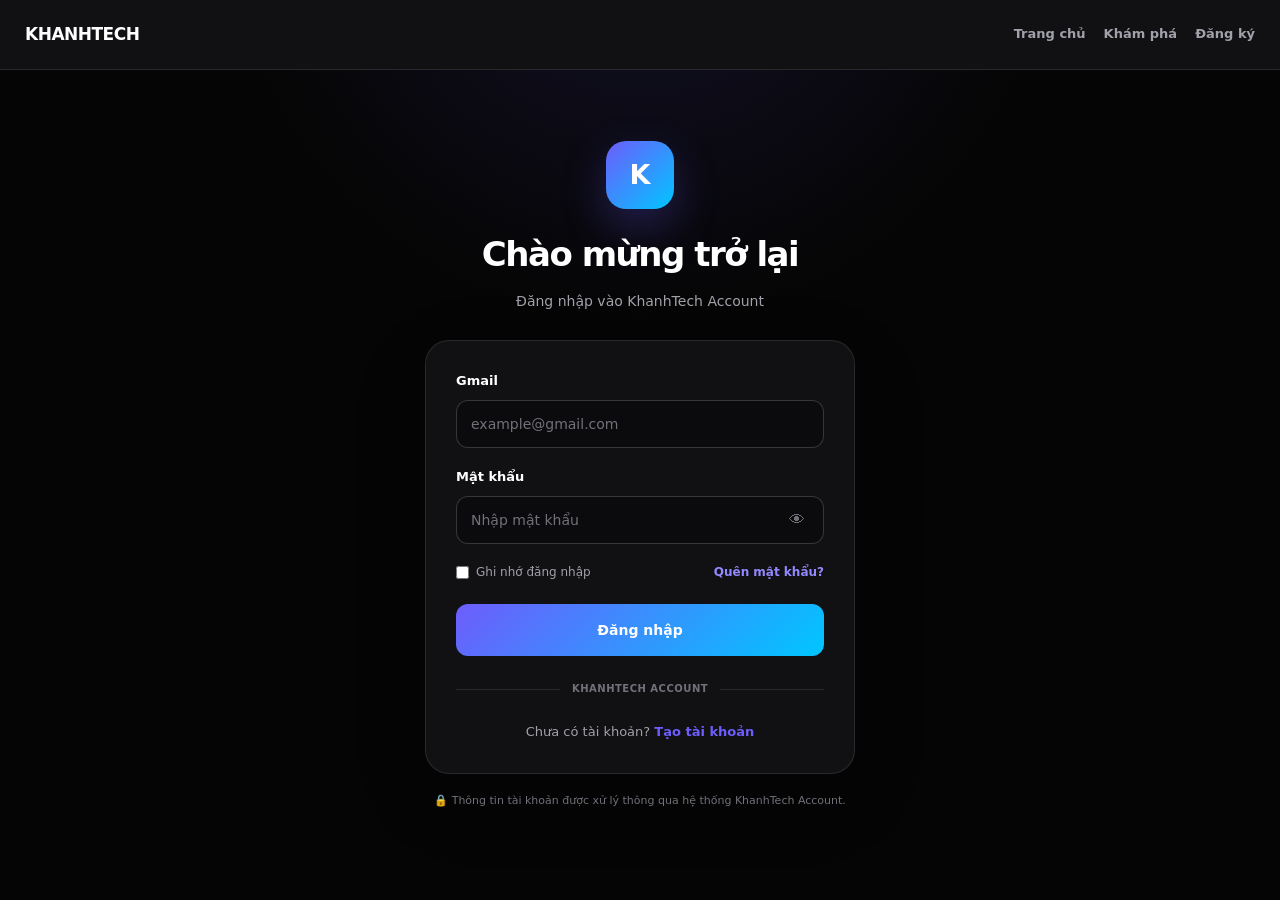
==== commit f3793cd8: "Update login.html" ====
--- a/account/login.html
+++ b/account/login.html
@@ -2,6 +2,7 @@
 <html lang="vi">
 <head>
     <meta charset="UTF-8">
+
     <meta
         name="viewport"
         content="width=device-width, initial-scale=1.0"
@@ -14,12 +15,27 @@
         content="Đăng nhập KhanhTech Account"
     >
 
-    <link rel="stylesheet" href="style.css">
+    <!-- CSS ROOT -->
+    <link rel="stylesheet" href="../style.css">
+
+    <!-- ACCOUNT CSS -->
+    <link rel="stylesheet" href="account.css">
 
     <style>
-        /* ========================================
+
+        /* =====================================
            LOGIN PAGE
-        ======================================== */
+        ===================================== */
+
+        * {
+            box-sizing: border-box;
+        }
+
+        body {
+            margin: 0;
+            min-height: 100vh;
+        }
+
 
         .login-page {
             min-height: 100vh;
@@ -28,8 +44,7 @@
             align-items: center;
             justify-content: center;
 
-            padding:
-                130px 20px 70px;
+            padding: 110px 20px 60px;
         }
 
 
@@ -39,23 +54,22 @@
         }
 
 
-        /* ========================================
+        /* =====================================
            HEADER
-        ======================================== */
+        ===================================== */
 
         .login-header {
             text-align: center;
 
-            margin-bottom: 30px;
+            margin-bottom: 28px;
         }
 
 
         .login-logo {
-            width: 64px;
-            height: 64px;
-
-            margin:
-                0 auto 20px;
+            width: 68px;
+            height: 68px;
+
+            margin: 0 auto 18px;
 
             display: flex;
             align-items: center;
@@ -64,146 +78,155 @@
             border-radius: 20px;
 
             background:
-                var(--gradient);
+                var(--gradient,
+                linear-gradient(
+                    135deg,
+                    #6d5dfc,
+                    #8f7cff
+                ));
 
             color: white;
 
-            font-size: 24px;
+            font-size: 27px;
             font-weight: 900;
 
             box-shadow:
-                0 15px 45px
-                rgba(109, 93, 252, .25);
+                0 18px 45px
+                rgba(109, 93, 252, .28);
         }
 
 
         .login-header h1 {
-            margin:
-                0 0 10px;
-
-            font-size:
-                clamp(30px, 5vw, 38px);
-
-            letter-spacing:
-                -1.8px;
+            margin: 0 0 9px;
+
+            color: var(--text);
+
+            font-size: 34px;
+
+            font-weight: 850;
+
+            letter-spacing: -1.5px;
         }
 
 
         .login-header p {
             margin: 0;
 
-            color:
-                var(--text-secondary);
-
-            font-size:
-                14px;
-        }
-
-
-        /* ========================================
+            color: var(--text-secondary);
+
+            font-size: 14px;
+        }
+
+
+        /* =====================================
            CARD
-        ======================================== */
+        ===================================== */
 
         .login-card {
-            padding:
-                32px;
+            width: 100%;
+
+            padding: 30px;
+
+            border: 1px solid var(--border);
+
+            border-radius: 24px;
+
+            background: var(--surface);
+
+            box-shadow:
+                0 25px 80px
+                rgba(0, 0, 0, .12);
+        }
+
+
+        /* =====================================
+           MESSAGE
+        ===================================== */
+
+        .login-message {
+            display: none;
+
+            margin-bottom: 18px;
+
+            padding: 13px 14px;
+
+            border-radius: 12px;
+
+            background:
+                rgba(109, 93, 252, .10);
+
+            border:
+                1px solid
+                rgba(109, 93, 252, .20);
+
+            color: var(--text);
+
+            font-size: 13px;
+
+            line-height: 1.5;
+        }
+
+
+        /* =====================================
+           FORM
+        ===================================== */
+
+        .form-group {
+            margin-bottom: 19px;
+        }
+
+
+        .form-group label {
+            display: block;
+
+            margin-bottom: 8px;
+
+            color: var(--text);
+
+            font-size: 13px;
+
+            font-weight: 750;
+        }
+
+
+        .form-input {
+            width: 100%;
+
+            height: 52px;
+
+            padding: 0 15px;
 
             border:
                 1px solid
                 var(--border);
 
-            border-radius:
-                24px;
+            border-radius: 12px;
+
+            outline: none;
 
             background:
-                var(--surface);
-
-            box-shadow:
-                0 30px 90px
-                rgba(0, 0, 0, .12);
-        }
-
-
-        /* ========================================
-           FORM
-        ======================================== */
-
-        .form-group {
-            margin-bottom:
-                20px;
-        }
-
-
-        .form-group label {
-            display:
-                block;
-
-            margin-bottom:
-                8px;
-
-            color:
-                var(--text);
-
-            font-size:
-                13px;
-
-            font-weight:
-                700;
-        }
-
-
-        .input-wrapper {
-            position:
-                relative;
-        }
-
-
-        .form-input {
-            width:
-                100%;
-
-            height:
-                52px;
-
-            padding:
-                0 15px;
-
-            border:
-                1px solid
-                var(--border);
-
-            border-radius:
-                12px;
-
-            outline:
-                none;
-
-            background:
-                var(--bg-secondary);
-
-            color:
-                var(--text);
-
-            font-family:
-                inherit;
-
-            font-size:
-                14px;
-
-            transition:
-                .2s ease;
+                var(--bg-secondary,
+                rgba(128,128,128,.06));
+
+            color: var(--text);
+
+            font-family: inherit;
+
+            font-size: 14px;
+
+            transition: .2s ease;
         }
 
 
         .form-input::placeholder {
-            color:
-                var(--text-muted);
+            color: var(--text-muted);
         }
 
 
         .form-input:focus {
             border-color:
-                var(--accent);
+                var(--accent,
+                #6d5dfc);
 
             box-shadow:
                 0 0 0 4px
@@ -211,52 +234,43 @@
         }
 
 
+        /* =====================================
+           PASSWORD
+        ===================================== */
+
+        .input-wrapper {
+            position: relative;
+        }
+
+
         .password-input {
-            padding-right:
-                55px;
-        }
-
-
-        /* ========================================
-           PASSWORD BUTTON
-        ======================================== */
+            padding-right: 55px;
+        }
+
 
         .password-toggle {
-            position:
-                absolute;
-
-            right:
-                8px;
-
-            top:
-                50%;
+            position: absolute;
+
+            top: 50%;
+            right: 7px;
 
             transform:
                 translateY(-50%);
 
-            width:
-                40px;
-
-            height:
-                40px;
-
-            border:
-                none;
-
-            background:
-                transparent;
-
-            color:
-                var(--text-muted);
-
-            cursor:
-                pointer;
-
-            border-radius:
-                10px;
-
-            font-size:
-                16px;
+            width: 40px;
+            height: 40px;
+
+            border: 0;
+
+            border-radius: 10px;
+
+            background: transparent;
+
+            color: var(--text-muted);
+
+            cursor: pointer;
+
+            font-size: 16px;
         }
 
 
@@ -264,115 +278,101 @@
             background:
                 var(--bg-secondary);
 
-            color:
-                var(--text);
-        }
-
-
-        /* ========================================
+            color: var(--text);
+        }
+
+
+        /* =====================================
            OPTIONS
-        ======================================== */
+        ===================================== */
 
         .form-options {
-            display:
-                flex;
-
-            align-items:
-                center;
-
-            justify-content:
-                space-between;
+            display: flex;
+
+            align-items: center;
+
+            justify-content: space-between;
+
+            gap: 15px;
 
             margin:
                 3px 0 22px;
 
-            font-size:
-                12px;
+            font-size: 12px;
         }
 
 
         .remember {
-            display:
-                flex;
-
-            align-items:
-                center;
-
-            gap:
-                7px;
-
-            color:
-                var(--text-secondary);
-
-            cursor:
-                pointer;
+            display: flex;
+
+            align-items: center;
+
+            gap: 7px;
+
+            color: var(--text-secondary);
+
+            cursor: pointer;
         }
 
 
         .remember input {
             accent-color:
-                var(--accent);
+                var(--accent,
+                #6d5dfc);
         }
 
 
         .forgot {
             color:
-                var(--accent);
-
-            text-decoration:
-                none;
+                var(--accent,
+                #6d5dfc);
+
+            text-decoration: none;
         }
 
 
         .forgot:hover {
-            text-decoration:
-                underline;
-        }
-
-
-        /* ========================================
-           LOGIN BUTTON
-        ======================================== */
+            text-decoration: underline;
+        }
+
+
+        /* =====================================
+           BUTTON
+        ===================================== */
 
         .login-button {
-            width:
-                100%;
-
-            height:
-                52px;
-
-            border:
-                none;
-
-            border-radius:
-                12px;
+            width: 100%;
+
+            height: 52px;
+
+            border: none;
+
+            border-radius: 12px;
 
             background:
-                var(--gradient);
-
-            color:
-                white;
-
-            font-family:
-                inherit;
-
-            font-size:
-                14px;
-
-            font-weight:
-                800;
-
-            cursor:
-                pointer;
-
-            transition:
-                .2s ease;
+                var(--gradient,
+                linear-gradient(
+                    135deg,
+                    #6d5dfc,
+                    #8f7cff
+                ));
+
+            color: white;
+
+            font-family: inherit;
+
+            font-size: 14px;
+
+            font-weight: 800;
+
+            cursor: pointer;
+
+            transition: .2s ease;
         }
 
 
         .login-button:hover {
-            transform:
-                translateY(-2px);
+            transform: translateY(-2px);
 
             box-shadow:
                 0 14px 35px
@@ -381,225 +381,261 @@
 
 
         .login-button:active {
-            transform:
-                translateY(0);
-        }
-
-
-        /* ========================================
-           MESSAGE
-        ======================================== */
-
-        .login-message {
-            display:
-                none;
-
-            margin-bottom:
-                18px;
-
-            padding:
-                13px 14px;
-
-            border-radius:
-                11px;
-
-            background:
-                rgba(109, 93, 252, .10);
-
-            border:
-                1px solid
-                rgba(109, 93, 252, .15);
-
-            color:
-                var(--text);
-
-            font-size:
-                13px;
-
-            line-height:
-                1.5;
-        }
-
-
-        /* ========================================
+            transform: translateY(0);
+        }
+
+
+        .login-button:disabled {
+            opacity: .65;
+
+            cursor: not-allowed;
+
+            transform: none;
+
+            box-shadow: none;
+        }
+
+
+        /* =====================================
            DIVIDER
-        ======================================== */
+        ===================================== */
 
         .divider {
-            display:
-                flex;
-
-            align-items:
-                center;
-
-            gap:
-                12px;
-
-            margin:
-                25px 0;
-
-            color:
-                var(--text-muted);
-
-            font-size:
-                10px;
-
-            font-weight:
-                700;
+            display: flex;
+
+            align-items: center;
+
+            gap: 12px;
+
+            margin: 25px 0;
+
+            color: var(--text-muted);
+
+            font-size: 10px;
+
+            font-weight: 750;
+
+            letter-spacing: .5px;
         }
 
 
         .divider::before,
         .divider::after {
-            content:
-                "";
-
-            flex:
-                1;
-
-            height:
-                1px;
+            content: "";
+
+            flex: 1;
+
+            height: 1px;
 
             background:
                 var(--border);
         }
 
 
-        /* ========================================
+        /* =====================================
            REGISTER
-        ======================================== */
+        ===================================== */
 
         .register-text {
-            text-align:
-                center;
-
-            color:
-                var(--text-secondary);
-
-            font-size:
-                13px;
+            text-align: center;
+
+            color: var(--text-secondary);
+
+            font-size: 13px;
         }
 
 
         .register-text a {
             color:
-                var(--accent);
-
-            font-weight:
-                800;
-
-            text-decoration:
-                none;
+                var(--accent,
+                #6d5dfc);
+
+            font-weight: 800;
+
+            text-decoration: none;
         }
 
 
         .register-text a:hover {
-            text-decoration:
-                underline;
-        }
-
-
-        /* ========================================
+            text-decoration: underline;
+        }
+
+
+        /* =====================================
            SECURITY
-        ======================================== */
+        ===================================== */
 
         .security-note {
-            margin-top:
-                20px;
-
-            text-align:
-                center;
-
-            color:
-                var(--text-muted);
-
-            font-size:
-                11px;
-
-            line-height:
-                1.5;
-        }
-
-
-        /* ========================================
+            margin-top: 18px;
+
+            text-align: center;
+
+            color: var(--text-muted);
+
+            font-size: 11px;
+
+            line-height: 1.6;
+        }
+
+
+        /* =====================================
+           NAV
+        ===================================== */
+
+        .simple-nav {
+            position: fixed;
+
+            top: 0;
+            left: 0;
+            right: 0;
+
+            z-index: 100;
+
+            height: 70px;
+
+            display: flex;
+
+            align-items: center;
+
+            justify-content: space-between;
+
+            padding: 0 25px;
+
+            border-bottom:
+                1px solid
+                var(--border);
+
+            background:
+                var(--surface);
+
+            backdrop-filter:
+                blur(18px);
+        }
+
+
+        .simple-logo {
+            color: var(--text);
+
+            text-decoration: none;
+
+            font-size: 17px;
+
+            font-weight: 900;
+
+            letter-spacing: -.5px;
+        }
+
+
+        .simple-links {
+            display: flex;
+
+            align-items: center;
+
+            gap: 18px;
+        }
+
+
+        .simple-links a {
+            color: var(--text-secondary);
+
+            text-decoration: none;
+
+            font-size: 13px;
+
+            font-weight: 650;
+        }
+
+
+        .simple-links a:hover {
+            color: var(--text);
+        }
+
+
+        /* =====================================
            MOBILE
-        ======================================== */
-
-        @media (max-width: 500px) {
+        ===================================== */
+
+        @media (max-width: 550px) {
 
             .login-page {
                 padding:
-                    110px 14px 50px;
+                    100px 14px 45px;
             }
+
 
             .login-card {
                 padding:
-                    24px 20px;
+                    23px 19px;
             }
 
+
             .login-header h1 {
-                font-size:
-                    30px;
+                font-size: 29px;
             }
 
-        }
+
+            .simple-nav {
+                padding:
+                    0 16px;
+            }
+
+
+            .simple-links {
+                gap: 11px;
+            }
+
+
+            .simple-links a {
+                font-size: 11px;
+            }
+
+        }
+
     </style>
+
 </head>
 
 
 <body>
 
 
-<!-- =========================================
-     NAVBAR
-========================================= -->
-
-<header class="navbar">
-
-    <div class="nav-container">
-
-
-        <a
-            href="index.html"
-            class="logo"
-        >
-            KHANHTECH
+<!-- =====================================
+     NAVIGATION
+===================================== -->
+
+<header class="simple-nav">
+
+    <a
+        href="../index.html"
+        class="simple-logo"
+    >
+        KHANHTECH
+    </a>
+
+
+    <nav class="simple-links">
+
+        <a href="../index.html">
+            Trang chủ
         </a>
 
-
-        <nav class="nav-menu">
-
-            <a href="index.html">
-                Trang chủ
-            </a>
-
-            <a href="khanhos.html">
-                Khám phá
-            </a>
-
-        </nav>
-
-
-        <div class="nav-actions">
-
-            <a
-                href="register.html"
-                class="btn btn-secondary"
-            >
-                Đăng ký
-            </a>
-
-        </div>
-
-    </div>
+        <a href="../khanhos.html">
+            Khám phá
+        </a>
+
+        <a href="register.html">
+            Đăng ký
+        </a>
+
+    </nav>
 
 </header>
 
 
 
-<!-- =========================================
+<!-- =====================================
      LOGIN
-========================================= -->
+===================================== -->
 
 <main class="login-page">
 
@@ -608,27 +644,29 @@
 
         <!-- HEADER -->
 
-        <div class="login-header">
+        <section class="login-header">
 
             <div class="login-logo">
                 K
             </div>
 
+
             <h1>
                 Chào mừng trở lại
             </h1>
 
+
             <p>
                 Đăng nhập vào KhanhTech Account
             </p>
 
-        </div>
+        </section>
 
 
 
         <!-- CARD -->
 
-        <div class="login-card">
+        <section class="login-card">
 
 
             <!-- MESSAGE -->
@@ -645,7 +683,7 @@
             <form id="loginForm">
 
 
-                <!-- EMAIL -->
+                <!-- GMAIL -->
 
                 <div class="form-group">
 
@@ -653,8 +691,10 @@
                         Gmail
                     </label>
 
+
                     <input
                         id="email"
+                        name="email"
                         class="form-input"
                         type="email"
                         placeholder="example@gmail.com"
@@ -680,19 +720,21 @@
 
                         <input
                             id="password"
+                            name="password"
                             class="form-input password-input"
                             type="password"
                             placeholder="Nhập mật khẩu"
                             autocomplete="current-password"
                             minlength="8"
+                            maxlength="128"
                             required
                         >
 
 
                         <button
                             type="button"
+                            id="togglePassword"
                             class="password-toggle"
-                            id="togglePassword"
                             aria-label="Hiện mật khẩu"
                         >
                             👁
@@ -708,12 +750,11 @@
 
                 <div class="form-options">
 
-
                     <label class="remember">
 
                         <input
+                            type="checkbox"
                             id="remember"
-                            type="checkbox"
                         >
 
                         Ghi nhớ đăng nhập
@@ -723,8 +764,8 @@
 
                     <a
                         href="#"
+                        id="forgotPassword"
                         class="forgot"
-                        id="forgotPassword"
                     >
                         Quên mật khẩu?
                     </a>
@@ -733,12 +774,12 @@
 
 
 
-                <!-- BUTTON -->
+                <!-- LOGIN -->
 
                 <button
                     type="submit"
+                    id="loginButton"
                     class="login-button"
-                    id="loginButton"
                 >
                     Đăng nhập
                 </button>
@@ -750,7 +791,9 @@
             <!-- DIVIDER -->
 
             <div class="divider">
+
                 KHANHTECH ACCOUNT
+
             </div>
 
 
@@ -767,151 +810,116 @@
 
             </div>
 
+        </section>
+
+
+
+        <!-- SECURITY -->
+
+        <div class="security-note">
+
+            🔒 Thông tin tài khoản được xử lý
+            thông qua hệ thống KhanhTech Account.
+
         </div>
 
-
-
-        <!-- SECURITY -->
-
-        <div class="security-note">
-
-            🔒 Sau khi đăng nhập,
-            KhanhTech sẽ gửi mã OTP 6 số
-            tới Gmail của bạn để xác minh.
-
-        </div>
-
     </div>
 
 </main>
 
 
 
-<!-- =========================================
-     FOOTER
-========================================= -->
-
-<footer class="footer">
-
-    <div class="footer-bottom">
-
-        <span>
-            © 2026 KhanhTech.
-            All rights reserved.
-        </span>
-
-    </div>
-
-</footer>
-
-
-
-<!-- =========================================
+<!-- =====================================
      JAVASCRIPT
-========================================= -->
+===================================== -->
 
 <script>
 
-
-/* =========================================
-   ELEMENTS
-========================================= */
-
-const loginForm =
+const form =
     document.getElementById(
         "loginForm"
     );
 
 
-const emailInput =
+const email =
     document.getElementById(
         "email"
     );
 
 
-const passwordInput =
+const password =
     document.getElementById(
         "password"
     );
 
 
-const togglePassword =
+const button =
+    document.getElementById(
+        "loginButton"
+    );
+
+
+const message =
+    document.getElementById(
+        "loginMessage"
+    );
+
+
+const toggle =
     document.getElementById(
         "togglePassword"
     );
 
 
-const loginButton =
-    document.getElementById(
-        "loginButton"
-    );
-
-
-const loginMessage =
-    document.getElementById(
-        "loginMessage"
-    );
-
-
-const forgotPassword =
+const forgot =
     document.getElementById(
         "forgotPassword"
     );
 
 
-/* =========================================
-   SHOW MESSAGE
-========================================= */
-
-function showMessage(message) {
-
-    loginMessage.style.display =
+
+/* =====================================
+   MESSAGE
+===================================== */
+
+function showMessage(text) {
+
+    message.textContent =
+        text;
+
+    message.style.display =
         "block";
 
-    loginMessage.textContent =
-        message;
-
 }
 
 
-/* =========================================
-   PASSWORD SHOW / HIDE
-========================================= */
-
-togglePassword.addEventListener(
+
+/* =====================================
+   PASSWORD
+===================================== */
+
+toggle.addEventListener(
     "click",
-    () => {
-
-        const hidden =
-            passwordInput.type ===
-            "password";
-
-
-        if (hidden) {
-
-            passwordInput.type =
+    function () {
+
+        if (
+            password.type ===
+            "password"
+        ) {
+
+            password.type =
                 "text";
 
-            togglePassword.textContent =
+            toggle.textContent =
                 "🙈";
 
-            togglePassword.setAttribute(
-                "aria-label",
-                "Ẩn mật khẩu"
-            );
-
         } else {
 
-            passwordInput.type =
+            password.type =
                 "password";
 
-            togglePassword.textContent =
+            toggle.textContent =
                 "👁";
-
-            togglePassword.setAttribute(
-                "aria-label",
-                "Hiện mật khẩu"
-            );
 
         }
 
@@ -919,35 +927,42 @@
 );
 
 
-/* =========================================
+
+/* =====================================
    LOGIN
-========================================= */
-
-loginForm.addEventListener(
+===================================== */
+
+form.addEventListener(
     "submit",
-    async (event) => {
+    async function (event) {
 
         event.preventDefault();
 
 
-        const email =
-            emailInput.value
+        const emailValue =
+            email.value
                 .trim()
                 .toLowerCase();
 
 
-        const password =
-            passwordInput.value;
-
+        const passwordValue =
+            password.value;
+
+
+        message.style.display =
+            "none";
+
+
+        /* CHECK EMAIL */
 
         if (
-            !email.endsWith(
+            !emailValue.endsWith(
                 "@gmail.com"
             )
         ) {
 
             showMessage(
-                "Vui lòng sử dụng địa chỉ Gmail."
+                "Vui lòng nhập địa chỉ Gmail hợp lệ."
             );
 
             return;
@@ -955,8 +970,10 @@
         }
 
 
+        /* CHECK PASSWORD */
+
         if (
-            password.length < 8
+            passwordValue.length < 8
         ) {
 
             showMessage(
@@ -969,14 +986,16 @@
 
 
         /*
-         * =====================================
-         * BACKEND SẼ ĐƯỢC KẾT NỐI Ở ĐÂY
-         * =====================================
+         * =================================
+         * BACKEND
+         * =================================
+         *
+         * Sau này kết nối API tại đây.
          *
          * Ví dụ:
          *
          * const response = await fetch(
-         *     "https://API-KHANHTECH/auth/login",
+         *     "https://api.khanhtech.vn/auth/login",
          *     {
          *         method: "POST",
          *
@@ -986,8 +1005,8 @@
          *         },
          *
          *         body: JSON.stringify({
-         *             email,
-         *             password
+         *             email: emailValue,
+         *             password: passwordValue
          *         })
          *     }
          * );
@@ -995,66 +1014,71 @@
          * const data =
          *     await response.json();
          *
-         * Nếu đúng:
+         * Nếu backend trả về:
+         *
+         * {
+         *     "success": true
+         * }
+         *
+         * thì chuyển sang:
          *
          * window.location.href =
          *     "verify.html";
          */
 
 
-        loginButton.disabled =
+        button.disabled =
             true;
 
-        loginButton.textContent =
+        button.textContent =
             "Đang kiểm tra...";
 
 
         /*
-         * Tạm thời mô phỏng
-         * frontend.
+         * DEMO FRONTEND
          */
 
         setTimeout(
-            () => {
-
-                loginButton.disabled =
+            function () {
+
+                button.disabled =
                     false;
 
-                loginButton.textContent =
+                button.textContent =
                     "Đăng nhập";
 
 
                 showMessage(
-                    "Giao diện đã hoạt động. Backend sẽ kiểm tra tài khoản và gửi OTP 6 số tới Gmail của bạn."
+                    "Giao diện đăng nhập đang hoạt động. Backend xác thực sẽ được kết nối sau."
                 );
 
             },
-            700
+            800
         );
 
     }
 );
 
 
-/* =========================================
+
+/* =====================================
    FORGOT PASSWORD
-========================================= */
-
-forgotPassword.addEventListener(
+===================================== */
+
+forgot.addEventListener(
     "click",
-    (event) => {
+    function (event) {
 
         event.preventDefault();
 
 
         showMessage(
-            "Tính năng khôi phục mật khẩu sẽ được kết nối với KhanhTech Account."
+            "Tính năng khôi phục tài khoản sẽ được bổ sung."
         );
 
     }
 );
 
-
 </script>
 
 
--- a/style.css
+++ b/style.css
@@ -0,0 +1,1665 @@
+/* =========================================================
+   KHANHTECH
+   Modern Dark / Light UI
+   ========================================================= */
+
+:root {
+    --bg: #050505;
+    --bg-secondary: #0b0b0d;
+    --surface: #111114;
+    --surface-hover: #18181c;
+
+    --text: #ffffff;
+    --text-secondary: #a1a1aa;
+    --text-muted: #71717a;
+
+    --border: rgba(255, 255, 255, 0.10);
+    --border-strong: rgba(255, 255, 255, 0.18);
+
+    --accent: #6d5dfc;
+    --accent-2: #00c6ff;
+
+    --gradient:
+        linear-gradient(
+            135deg,
+            #6d5dfc 0%,
+            #00c6ff 100%
+        );
+
+    --shadow:
+        0 20px 60px rgba(0, 0, 0, 0.35);
+
+    --radius-sm: 10px;
+    --radius-md: 16px;
+    --radius-lg: 24px;
+
+    --container: 1200px;
+
+    --transition:
+        0.25s ease;
+}
+
+
+/* =========================================================
+   LIGHT MODE
+   ========================================================= */
+
+body.light {
+    --bg: #f7f7f8;
+    --bg-secondary: #ffffff;
+    --surface: #ffffff;
+    --surface-hover: #f1f1f3;
+
+    --text: #111113;
+    --text-secondary: #52525b;
+    --text-muted: #71717a;
+
+    --border: rgba(0, 0, 0, 0.08);
+    --border-strong: rgba(0, 0, 0, 0.15);
+
+    --shadow:
+        0 20px 60px rgba(0, 0, 0, 0.10);
+}
+
+
+/* =========================================================
+   RESET
+   ========================================================= */
+
+* {
+    margin: 0;
+    padding: 0;
+    box-sizing: border-box;
+}
+
+html {
+    scroll-behavior: smooth;
+}
+
+body {
+    font-family:
+        Inter,
+        ui-sans-serif,
+        system-ui,
+        -apple-system,
+        BlinkMacSystemFont,
+        "Segoe UI",
+        sans-serif;
+
+    background:
+        radial-gradient(
+            circle at 50% -10%,
+            rgba(109, 93, 252, 0.14),
+            transparent 35%
+        ),
+        var(--bg);
+
+    color: var(--text);
+
+    line-height: 1.6;
+
+    min-height: 100vh;
+
+    transition:
+        background var(--transition),
+        color var(--transition);
+}
+
+a {
+    color: inherit;
+    text-decoration: none;
+}
+
+button,
+a {
+    -webkit-tap-highlight-color: transparent;
+}
+
+img {
+    max-width: 100%;
+    display: block;
+}
+
+::selection {
+    background: var(--accent);
+    color: white;
+}
+
+
+/* =========================================================
+   SCROLLBAR
+   ========================================================= */
+
+::-webkit-scrollbar {
+    width: 9px;
+}
+
+::-webkit-scrollbar-track {
+    background: var(--bg);
+}
+
+::-webkit-scrollbar-thumb {
+    background: #303038;
+    border-radius: 999px;
+}
+
+::-webkit-scrollbar-thumb:hover {
+    background: var(--accent);
+}
+
+
+/* =========================================================
+   CONTAINER
+   ========================================================= */
+
+.nav-container,
+.section,
+.footer-container,
+.footer-bottom {
+    width: min(
+        calc(100% - 40px),
+        var(--container)
+    );
+
+    margin-inline: auto;
+}
+
+
+/* =========================================================
+   NAVBAR
+   ========================================================= */
+
+.navbar {
+    position: fixed;
+
+    top: 0;
+    left: 0;
+
+    width: 100%;
+
+    z-index: 1000;
+
+    background:
+        rgba(5, 5, 5, 0.70);
+
+    backdrop-filter:
+        blur(18px);
+
+    -webkit-backdrop-filter:
+        blur(18px);
+
+    border-bottom:
+        1px solid var(--border);
+}
+
+body.light .navbar {
+    background:
+        rgba(255, 255, 255, 0.78);
+}
+
+.nav-container {
+    height: 76px;
+
+    display: flex;
+
+    align-items: center;
+
+    justify-content: space-between;
+
+    gap: 30px;
+}
+
+.logo {
+    font-size: 18px;
+
+    font-weight: 800;
+
+    letter-spacing: -0.5px;
+
+    background:
+        var(--gradient);
+
+    -webkit-background-clip: text;
+    background-clip: text;
+
+    color: transparent;
+}
+
+.nav-menu {
+    display: flex;
+
+    align-items: center;
+
+    gap: 28px;
+
+    margin-left: auto;
+}
+
+.nav-menu a {
+    font-size: 14px;
+
+    color: var(--text-secondary);
+
+    transition:
+        color var(--transition);
+}
+
+.nav-menu a:hover {
+    color: var(--text);
+}
+
+.nav-actions {
+    display: flex;
+
+    align-items: center;
+
+    gap: 10px;
+}
+
+
+/* =========================================================
+   BUTTONS
+   ========================================================= */
+
+.btn {
+    display: inline-flex;
+
+    align-items: center;
+    justify-content: center;
+
+    min-height: 44px;
+
+    padding:
+        0 18px;
+
+    border-radius:
+        12px;
+
+    font-size: 14px;
+
+    font-weight: 600;
+
+    border:
+        1px solid transparent;
+
+    cursor: pointer;
+
+    transition:
+        transform var(--transition),
+        background var(--transition),
+        border var(--transition),
+        box-shadow var(--transition);
+}
+
+.btn:hover {
+    transform:
+        translateY(-2px);
+}
+
+.btn-primary {
+    color: white;
+
+    background:
+        var(--gradient);
+
+    box-shadow:
+        0 10px 30px
+        rgba(109, 93, 252, 0.20);
+}
+
+.btn-primary:hover {
+    box-shadow:
+        0 15px 40px
+        rgba(109, 93, 252, 0.35);
+}
+
+.btn-secondary {
+    background:
+        var(--surface);
+
+    border:
+        1px solid var(--border-strong);
+
+    color:
+        var(--text);
+}
+
+.btn-secondary:hover {
+    background:
+        var(--surface-hover);
+
+    border-color:
+        rgba(109, 93, 252, 0.4);
+}
+
+
+/* =========================================================
+   HERO
+   ========================================================= */
+
+.hero {
+    width: min(
+        calc(100% - 40px),
+        var(--container)
+    );
+
+    margin:
+        0 auto;
+
+    min-height:
+        850px;
+
+    padding-top:
+        150px;
+
+    padding-bottom:
+        100px;
+
+    display:
+        grid;
+
+    grid-template-columns:
+        1fr 1fr;
+
+    align-items:
+        center;
+
+    gap:
+        70px;
+}
+
+.hero-content {
+    animation:
+        heroEnter 0.8s ease both;
+}
+
+.hero-badge {
+    display:
+        inline-flex;
+
+    padding:
+        7px 12px;
+
+    border-radius:
+        999px;
+
+    font-size:
+        11px;
+
+    font-weight:
+        700;
+
+    letter-spacing:
+        1.5px;
+
+    color:
+        #ffffff;
+
+    background:
+        rgba(109, 93, 252, 0.12);
+
+    border:
+        1px solid
+        rgba(109, 93, 252, 0.25);
+
+    margin-bottom:
+        22px;
+}
+
+.hero h1 {
+    font-size:
+        clamp(52px, 7vw, 92px);
+
+    line-height:
+        0.98;
+
+    letter-spacing:
+        -5px;
+
+    max-width:
+        800px;
+}
+
+.hero h1 span {
+    display:
+        block;
+
+    background:
+        var(--gradient);
+
+    -webkit-background-clip:
+        text;
+
+    background-clip:
+        text;
+
+    color:
+        transparent;
+}
+
+.hero p {
+    margin-top:
+        28px;
+
+    max-width:
+        570px;
+
+    color:
+        var(--text-secondary);
+
+    font-size:
+        18px;
+}
+
+.hero-buttons {
+    display:
+        flex;
+
+    gap:
+        12px;
+
+    margin-top:
+        34px;
+
+    flex-wrap:
+        wrap;
+}
+
+
+/* =========================================================
+   HERO PREVIEW
+   ========================================================= */
+
+.hero-preview {
+    position:
+        relative;
+
+    animation:
+        previewEnter 1s ease 0.15s both;
+}
+
+.os-window {
+    position:
+        relative;
+
+    width:
+        100%;
+
+    min-height:
+        430px;
+
+    border-radius:
+        22px;
+
+    overflow:
+        hidden;
+
+    background:
+        linear-gradient(
+            145deg,
+            #17171c,
+            #08080a
+        );
+
+    border:
+        1px solid
+        rgba(255,255,255,0.13);
+
+    box-shadow:
+        0 40px 100px
+        rgba(0,0,0,0.45);
+
+    transform:
+        perspective(1200px)
+        rotateY(-4deg)
+        rotateX(2deg);
+
+    transition:
+        transform 0.5s ease;
+}
+
+.os-window:hover {
+    transform:
+        perspective(1200px)
+        rotateY(0)
+        rotateX(0)
+        translateY(-6px);
+}
+
+.window-top {
+    height:
+        42px;
+
+    display:
+        flex;
+
+    align-items:
+        center;
+
+    gap:
+        7px;
+
+    padding:
+        0 16px;
+
+    border-bottom:
+        1px solid
+        rgba(255,255,255,0.08);
+}
+
+.window-top span {
+    width:
+        10px;
+
+    height:
+        10px;
+
+    border-radius:
+        50%;
+
+    background:
+        #555;
+}
+
+.window-content {
+    display:
+        flex;
+
+    height:
+        388px;
+}
+
+.fake-sidebar {
+    width:
+        80px;
+
+    background:
+        rgba(255,255,255,0.03);
+
+    border-right:
+        1px solid
+        rgba(255,255,255,0.06);
+}
+
+.fake-desktop {
+    flex:
+        1;
+
+    padding:
+        30px;
+
+    display:
+        grid;
+
+    grid-template-columns:
+        repeat(2, 1fr);
+
+    gap:
+        20px;
+
+    align-content:
+        center;
+}
+
+.fake-card {
+    height:
+        120px;
+
+    border-radius:
+        16px;
+
+    background:
+        linear-gradient(
+            135deg,
+            rgba(109,93,252,0.22),
+            rgba(0,198,255,0.08)
+        );
+
+    border:
+        1px solid
+        rgba(255,255,255,0.08);
+}
+
+
+/* =========================================================
+   SECTION
+   ========================================================= */
+
+.section {
+    padding:
+        120px 0;
+}
+
+.section-header {
+    max-width:
+        720px;
+
+    margin-bottom:
+        55px;
+}
+
+.section-label {
+    display:
+        block;
+
+    color:
+        #8b7fff;
+
+    font-size:
+        12px;
+
+    font-weight:
+        800;
+
+    letter-spacing:
+        2px;
+
+    margin-bottom:
+        14px;
+}
+
+.section-header h2 {
+    font-size:
+        clamp(36px, 5vw, 60px);
+
+    line-height:
+        1.05;
+
+    letter-spacing:
+        -3px;
+}
+
+.section-header h2 span {
+    background:
+        var(--gradient);
+
+    -webkit-background-clip:
+        text;
+
+    background-clip:
+        text;
+
+    color:
+        transparent;
+}
+
+.section-header p {
+    color:
+        var(--text-secondary);
+
+    margin-top:
+        18px;
+
+    font-size:
+        17px;
+}
+
+
+/* =========================================================
+   PRODUCTS
+   ========================================================= */
+
+.product-grid {
+    display:
+        grid;
+
+    grid-template-columns:
+        repeat(4, 1fr);
+
+    gap:
+        18px;
+}
+
+.product-card {
+    padding:
+        28px;
+
+    min-height:
+        280px;
+
+    background:
+        linear-gradient(
+            145deg,
+            var(--surface),
+            var(--bg-secondary)
+        );
+
+    border:
+        1px solid
+        var(--border);
+
+    border-radius:
+        var(--radius-lg);
+
+    transition:
+        transform 0.3s ease,
+        border-color 0.3s ease,
+        background 0.3s ease;
+
+    position:
+        relative;
+
+    overflow:
+        hidden;
+}
+
+.product-card::before {
+    content:
+        "";
+
+    position:
+        absolute;
+
+    width:
+        180px;
+
+    height:
+        180px;
+
+    top:
+        -100px;
+
+    right:
+        -100px;
+
+    background:
+        rgba(109,93,252,0.15);
+
+    filter:
+        blur(50px);
+
+    border-radius:
+        50%;
+}
+
+.product-card:hover {
+    transform:
+        translateY(-7px);
+
+    border-color:
+        rgba(109,93,252,0.45);
+
+    background:
+        var(--surface-hover);
+}
+
+.product-icon {
+    width:
+        46px;
+
+    height:
+        46px;
+
+    display:
+        flex;
+
+    align-items:
+        center;
+
+    justify-content:
+        center;
+
+    border-radius:
+        13px;
+
+    background:
+        var(--gradient);
+
+    color:
+        white;
+
+    font-weight:
+        800;
+
+    font-size:
+        13px;
+
+    margin-bottom:
+        28px;
+}
+
+.product-card h3 {
+    font-size:
+        22px;
+
+    margin-bottom:
+        10px;
+}
+
+.product-card p {
+    color:
+        var(--text-secondary);
+
+    font-size:
+        14px;
+
+    margin-bottom:
+        25px;
+}
+
+.product-card a {
+    font-size:
+        14px;
+
+    font-weight:
+        600;
+
+    color:
+        #9b91ff;
+}
+
+
+/* =========================================================
+   KHANHOS
+   ========================================================= */
+
+.khanhos-section {
+    max-width:
+        var(--container);
+}
+
+.khanhos-preview {
+    padding:
+        20px;
+
+    border-radius:
+        28px;
+
+    background:
+        linear-gradient(
+            145deg,
+            rgba(109,93,252,0.15),
+            rgba(0,198,255,0.05)
+        );
+
+    border:
+        1px solid
+        var(--border);
+}
+
+.os-placeholder {
+    min-height:
+        500px;
+
+    border-radius:
+        20px;
+
+    display:
+        flex;
+
+    flex-direction:
+        column;
+
+    justify-content:
+        center;
+
+    align-items:
+        center;
+
+    background:
+        linear-gradient(
+            145deg,
+            #17171d,
+            #070709
+        );
+
+    border:
+        1px solid
+        rgba(255,255,255,0.08);
+
+    box-shadow:
+        var(--shadow);
+}
+
+.placeholder-title {
+    font-size:
+        clamp(50px, 8vw, 100px);
+
+    font-weight:
+        900;
+
+    letter-spacing:
+        -6px;
+
+    background:
+        var(--gradient);
+
+    -webkit-background-clip:
+        text;
+
+    background-clip:
+        text;
+
+    color:
+        transparent;
+}
+
+.placeholder-text {
+    color:
+        #777;
+
+    margin-top:
+        8px;
+}
+
+.center-button {
+    display:
+        flex;
+
+    justify-content:
+        center;
+
+    margin-top:
+        35px;
+}
+
+
+/* =========================================================
+   FEATURES
+   ========================================================= */
+
+.features-grid {
+    display:
+        grid;
+
+    grid-template-columns:
+        repeat(4, 1fr);
+
+    gap:
+        18px;
+}
+
+.feature {
+    padding:
+        30px;
+
+    border-top:
+        1px solid
+        var(--border);
+}
+
+.feature-icon {
+    font-size:
+        30px;
+
+    margin-bottom:
+        22px;
+}
+
+.feature h3 {
+    font-size:
+        19px;
+
+    margin-bottom:
+        9px;
+}
+
+.feature p {
+    color:
+        var(--text-secondary);
+
+    font-size:
+        14px;
+}
+
+
+/* =========================================================
+   ROADMAP
+   ========================================================= */
+
+.roadmap {
+    position:
+        relative;
+
+    display:
+        grid;
+
+    grid-template-columns:
+        repeat(4, 1fr);
+
+    gap:
+        25px;
+}
+
+.roadmap::before {
+    content:
+        "";
+
+    position:
+        absolute;
+
+    left:
+        0;
+
+    right:
+        0;
+
+    top:
+        17px;
+
+    height:
+        1px;
+
+    background:
+        var(--border);
+
+    z-index:
+        0;
+}
+
+.roadmap-item {
+    position:
+        relative;
+
+    z-index:
+        1;
+
+    padding-top:
+        45px;
+}
+
+.roadmap-item::before {
+    content:
+        "";
+
+    position:
+        absolute;
+
+    top:
+        10px;
+
+    left:
+        0;
+
+    width:
+        15px;
+
+    height:
+        15px;
+
+    border-radius:
+        50%;
+
+    background:
+        var(--bg);
+
+    border:
+        2px solid
+        #555;
+}
+
+.roadmap-item.active::before {
+    background:
+        var(--accent);
+
+    border-color:
+        var(--accent);
+
+    box-shadow:
+        0 0 20px
+        rgba(109,93,252,0.6);
+}
+
+.roadmap-year {
+    font-size:
+        12px;
+
+    color:
+        #8b7fff;
+
+    font-weight:
+        800;
+}
+
+.roadmap-item h3 {
+    margin-top:
+        8px;
+
+    font-size:
+        18px;
+}
+
+.roadmap-item p {
+    margin-top:
+        8px;
+
+    color:
+        var(--text-secondary);
+
+    font-size:
+        14px;
+}
+
+
+/* =========================================================
+   DEVELOPER SECTION
+   ========================================================= */
+
+.developer-section {
+    border:
+        1px solid
+        var(--border);
+
+    border-radius:
+        var(--radius-lg);
+
+    padding:
+        80px;
+
+    background:
+        radial-gradient(
+            circle at 80% 20%,
+            rgba(109,93,252,0.18),
+            transparent 35%
+        ),
+        var(--surface);
+}
+
+.developer-content {
+    max-width:
+        650px;
+}
+
+.developer-content h2 {
+    font-size:
+        clamp(36px, 5vw, 60px);
+
+    line-height:
+        1;
+
+    letter-spacing:
+        -3px;
+}
+
+.developer-content p {
+    color:
+        var(--text-secondary);
+
+    margin:
+        20px 0 30px;
+}
+
+
+/* =========================================================
+   SUPPORT
+   ========================================================= */
+
+.support-section {
+    text-align:
+        center;
+}
+
+.support-section .section-header {
+    margin-inline:
+        auto;
+}
+
+
+/* =========================================================
+   CTA
+   ========================================================= */
+
+.cta {
+    width:
+        min(
+            calc(100% - 40px),
+            var(--container)
+        );
+
+    margin:
+        50px auto 120px;
+
+    padding:
+        100px 30px;
+
+    text-align:
+        center;
+
+    border-radius:
+        30px;
+
+    background:
+        radial-gradient(
+            circle at 50% 0%,
+            rgba(109,93,252,0.30),
+            transparent 55%
+        ),
+        var(--surface);
+
+    border:
+        1px solid
+        var(--border);
+}
+
+.cta h2 {
+    font-size:
+        clamp(40px, 6vw, 70px);
+
+    letter-spacing:
+        -4px;
+}
+
+.cta p {
+    color:
+        var(--text-secondary);
+
+    margin:
+        15px 0 30px;
+}
+
+
+/* =========================================================
+   FOOTER
+   ========================================================= */
+
+.footer {
+    border-top:
+        1px solid
+        var(--border);
+
+    background:
+        var(--bg-secondary);
+
+    padding-top:
+        70px;
+}
+
+.footer-container {
+    display:
+        grid;
+
+    grid-template-columns:
+        2fr 1fr 1fr 1fr;
+
+    gap:
+        50px;
+
+    padding-bottom:
+        60px;
+}
+
+.footer-brand p {
+    color:
+        var(--text-muted);
+
+    font-size:
+        13px;
+
+    margin-top:
+        10px;
+}
+
+.footer-column {
+    display:
+        flex;
+
+    flex-direction:
+        column;
+
+    gap:
+        10px;
+}
+
+.footer-column h4 {
+    font-size:
+        13px;
+
+    margin-bottom:
+        8px;
+}
+
+.footer-column a {
+    color:
+        var(--text-muted);
+
+    font-size:
+        13px;
+
+    transition:
+        color var(--transition);
+}
+
+.footer-column a:hover {
+    color:
+        var(--text);
+}
+
+.footer-bottom {
+    padding:
+        20px 0;
+
+    border-top:
+        1px solid
+        var(--border);
+
+    display:
+        flex;
+
+    justify-content:
+        space-between;
+
+    gap:
+        20px;
+
+    color:
+        var(--text-muted);
+
+    font-size:
+        12px;
+}
+
+.footer-bottom div {
+    display:
+        flex;
+
+    gap:
+        20px;
+}
+
+
+/* =========================================================
+   ANIMATIONS
+   ========================================================= */
+
+@keyframes heroEnter {
+
+    from {
+        opacity:
+            0;
+
+        transform:
+            translateY(25px);
+    }
+
+    to {
+        opacity:
+            1;
+
+        transform:
+            translateY(0);
+    }
+}
+
+@keyframes previewEnter {
+
+    from {
+        opacity:
+            0;
+
+        transform:
+            translateY(35px)
+            scale(0.97);
+    }
+
+    to {
+        opacity:
+            1;
+
+        transform:
+            translateY(0)
+            scale(1);
+    }
+}
+
+
+/* =========================================================
+   RESPONSIVE
+   ========================================================= */
+
+@media (max-width: 1000px) {
+
+    .nav-menu {
+        display:
+            none;
+    }
+
+    .hero {
+        grid-template-columns:
+            1fr;
+
+        padding-top:
+            130px;
+
+        text-align:
+            center;
+    }
+
+    .hero-content {
+        display:
+            flex;
+
+        flex-direction:
+            column;
+
+        align-items:
+            center;
+    }
+
+    .hero p {
+        margin-inline:
+            auto;
+    }
+
+    .hero-preview {
+        max-width:
+            800px;
+
+        width:
+            100%;
+
+        margin-inline:
+            auto;
+    }
+
+    .product-grid {
+        grid-template-columns:
+            repeat(2, 1fr);
+    }
+
+    .features-grid {
+        grid-template-columns:
+            repeat(2, 1fr);
+    }
+
+    .roadmap {
+        grid-template-columns:
+            repeat(2, 1fr);
+
+        gap:
+            45px;
+    }
+
+    .roadmap::before {
+        display:
+            none;
+    }
+
+    .footer-container {
+        grid-template-columns:
+            repeat(2, 1fr);
+    }
+}
+
+
+/* =========================================================
+   MOBILE
+   ========================================================= */
+
+@media (max-width: 600px) {
+
+    .nav-container {
+        width:
+            calc(100% - 24px);
+    }
+
+    .nav-actions .btn-secondary {
+        display:
+            none;
+    }
+
+    .hero {
+        width:
+            calc(100% - 24px);
+
+        min-height:
+            auto;
+
+        padding-top:
+            120px;
+
+        padding-bottom:
+            70px;
+    }
+
+    .hero h1 {
+        font-size:
+            48px;
+
+        letter-spacing:
+            -3px;
+    }
+
+    .hero p {
+        font-size:
+            16px;
+    }
+
+    .hero-buttons {
+        width:
+            100%;
+
+        flex-direction:
+            column;
+    }
+
+    .hero-buttons .btn {
+        width:
+            100%;
+    }
+
+    .os-window {
+        min-height:
+            300px;
+
+        transform:
+            none;
+    }
+
+    .window-content {
+        height:
+            260px;
+    }
+
+    .section {
+        width:
+            calc(100% - 24px);
+
+        padding:
+            80px 0;
+    }
+
+    .section-header h2 {
+        font-size:
+            40px;
+
+        letter-spacing:
+            -2px;
+    }
+
+    .product-grid {
+        grid-template-columns:
+            1fr;
+    }
+
+    .features-grid {
+        grid-template-columns:
+            1fr;
+    }
+
+    .roadmap {
+        grid-template-columns:
+            1fr;
+    }
+
+    .developer-section {
+        padding:
+            50px 25px;
+    }
+
+    .placeholder-title {
+        font-size:
+            55px;
+
+        letter-spacing:
+            -3px;
+    }
+
+    .os-placeholder {
+        min-height:
+            300px;
+    }
+
+    .cta {
+        width:
+            calc(100% - 24px);
+
+        padding:
+            70px 20px;
+
+        margin-bottom:
+            70px;
+    }
+
+    .cta h2 {
+        font-size:
+            42px;
+
+        letter-spacing:
+            -2px;
+    }
+
+    .footer-container {
+        width:
+            calc(100% - 24px);
+
+        grid-template-columns:
+            1fr 1fr;
+
+        gap:
+            40px 20px;
+    }
+
+    .footer-bottom {
+        width:
+            calc(100% - 24px);
+
+        flex-direction:
+            column;
+    }
+}
+
+
+/* =========================================================
+   REDUCED MOTION
+   ========================================================= */
+
+@media (prefers-reduced-motion: reduce) {
+
+    html {
+        scroll-behavior:
+            auto;
+    }
+
+    *,
+    *::before,
+    *::after {
+        animation-duration:
+            0.01ms !important;
+
+        animation-iteration-count:
+            1 !important;
+
+        transition-duration:
+            0.01ms !important;
+    }
+}
--- a/account/account.css
+++ b/account/account.css
@@ -0,0 +1,408 @@
+/* =========================================
+   KHANHTECH ACCOUNT
+========================================= */
+
+.account-page {
+    min-height: 100vh;
+
+    padding:
+        130px 20px 70px;
+
+    display: flex;
+
+    align-items: center;
+    justify-content: center;
+}
+
+
+.account-card {
+    width: 100%;
+
+    max-width: 430px;
+
+    padding: 40px;
+
+    border:
+        1px solid var(--border);
+
+    border-radius: 24px;
+
+    background:
+        linear-gradient(
+            145deg,
+            var(--surface),
+            var(--bg-secondary)
+        );
+
+    box-shadow:
+        0 30px 80px
+        rgba(0, 0, 0, 0.25);
+}
+
+
+.register-card {
+    max-width: 460px;
+}
+
+
+.account-logo {
+    width: 52px;
+    height: 52px;
+
+    display: flex;
+
+    align-items: center;
+    justify-content: center;
+
+    margin-bottom: 24px;
+
+    border-radius: 15px;
+
+    color: white;
+
+    font-size: 22px;
+
+    font-weight: 900;
+
+    background:
+        var(--gradient);
+
+    box-shadow:
+        0 10px 30px
+        rgba(109, 93, 252, 0.3);
+}
+
+
+.account-card h1 {
+    font-size: 32px;
+
+    line-height: 1.1;
+
+    letter-spacing: -1.5px;
+}
+
+
+.account-subtitle {
+    margin-top: 8px;
+
+    margin-bottom: 30px;
+
+    color:
+        var(--text-secondary);
+
+    font-size: 14px;
+}
+
+
+/* =========================================
+   FORM
+========================================= */
+
+.form-group {
+    margin-bottom: 18px;
+}
+
+
+.form-group label {
+    display: block;
+
+    margin-bottom: 7px;
+
+    font-size: 13px;
+
+    font-weight: 600;
+}
+
+
+.form-group input {
+    width: 100%;
+
+    height: 48px;
+
+    padding: 0 14px;
+
+    border-radius: 12px;
+
+    border:
+        1px solid var(--border-strong);
+
+    outline: none;
+
+    background:
+        var(--bg-secondary);
+
+    color:
+        var(--text);
+
+    font-size: 14px;
+
+    transition:
+        border-color 0.2s ease,
+        box-shadow 0.2s ease;
+}
+
+
+.form-group input::placeholder {
+    color:
+        var(--text-muted);
+}
+
+
+.form-group input:focus {
+    border-color:
+        var(--accent);
+
+    box-shadow:
+        0 0 0 3px
+        rgba(109, 93, 252, 0.12);
+}
+
+
+/* =========================================
+   OPTIONS
+========================================= */
+
+.form-options {
+    display: flex;
+
+    justify-content: space-between;
+
+    align-items: center;
+
+    gap: 10px;
+
+    margin:
+        4px 0 22px;
+
+    font-size: 12px;
+}
+
+
+.form-options a,
+.account-register a,
+.terms a {
+    color:
+        #9389ff;
+
+    font-weight: 600;
+}
+
+
+.remember {
+    display: flex;
+
+    align-items: center;
+
+    gap: 7px;
+
+    color:
+        var(--text-secondary);
+}
+
+
+.remember input,
+.terms input {
+    accent-color:
+        var(--accent);
+}
+
+
+/* =========================================
+   TERMS
+========================================= */
+
+.terms {
+    display: flex;
+
+    align-items: flex-start;
+
+    gap: 9px;
+
+    margin:
+        10px 0 22px;
+
+    color:
+        var(--text-secondary);
+
+    font-size: 12px;
+
+    line-height: 1.5;
+}
+
+
+.terms input {
+    margin-top: 3px;
+}
+
+
+/* =========================================
+   SUBMIT
+========================================= */
+
+.account-submit {
+    width: 100%;
+
+    height: 48px;
+
+    border: none;
+
+    border-radius: 12px;
+
+    background:
+        var(--gradient);
+
+    color: white;
+
+    font-size: 14px;
+
+    font-weight: 700;
+
+    cursor: pointer;
+
+    transition:
+        transform 0.2s ease,
+        box-shadow 0.2s ease;
+}
+
+
+.account-submit:hover {
+    transform:
+        translateY(-2px);
+
+    box-shadow:
+        0 12px 35px
+        rgba(109, 93, 252, 0.3);
+}
+
+
+.account-submit:active {
+    transform:
+        translateY(0);
+}
+
+
+/* =========================================
+   MESSAGE
+========================================= */
+
+.account-message {
+    display: none;
+
+    margin-top: 16px;
+
+    padding: 12px;
+
+    border-radius: 10px;
+
+    font-size: 13px;
+
+    text-align: center;
+}
+
+
+.account-message.show {
+    display: block;
+}
+
+
+.account-message.error {
+    background:
+        rgba(239, 68, 68, 0.10);
+
+    border:
+        1px solid
+        rgba(239, 68, 68, 0.25);
+
+    color:
+        #f87171;
+}
+
+
+.account-message.success {
+    background:
+        rgba(34, 197, 94, 0.10);
+
+    border:
+        1px solid
+        rgba(34, 197, 94, 0.25);
+
+    color:
+        #4ade80;
+}
+
+
+/* =========================================
+   DIVIDER
+========================================= */
+
+.account-divider {
+    display: flex;
+
+    align-items: center;
+
+    gap: 12px;
+
+    margin:
+        28px 0;
+}
+
+.account-divider::before,
+.account-divider::after {
+    content: "";
+
+    height: 1px;
+
+    flex: 1;
+
+    background:
+        var(--border);
+}
+
+
+.account-divider span {
+    color:
+        var(--text-muted);
+
+    font-size: 12px;
+}
+
+
+/* =========================================
+   REGISTER
+========================================= */
+
+.account-register {
+    text-align: center;
+
+    color:
+        var(--text-secondary);
+
+    font-size: 13px;
+}
+
+
+/* =========================================
+   MOBILE
+========================================= */
+
+@media (max-width: 600px) {
+
+    .account-page {
+        padding:
+            110px 12px 40px;
+    }
+
+    .account-card {
+        padding:
+            30px 22px;
+
+        border-radius:
+            20px;
+    }
+
+    .account-card h1 {
+        font-size:
+            28px;
+    }
+
+}
